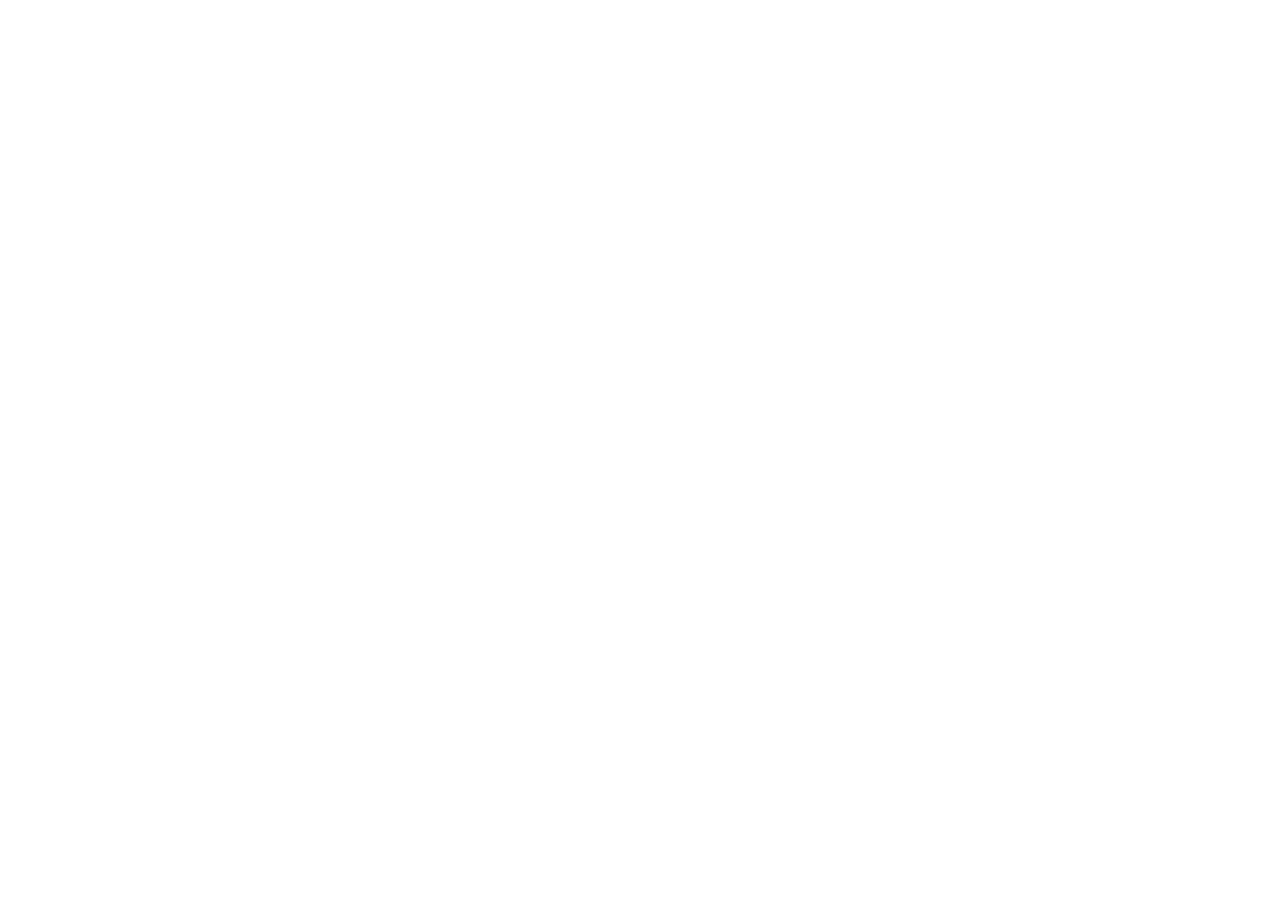
==== index.html @ 4a942fa1 "Init : création du dépôt, arborescence des fichiers et structure HTML de base" ====
<!DOCTYPE html>
<html lang="en">
<head>
    <meta charset="UTF-8">
    <meta name="viewport" content="width=device-width, initial-scale=1.0">
    <title>AfriConnectSummit Accueil</title>

    <!-- feuille de style personnelle --> 
    <link rel="stylesheet" href="css/style.css">

</head>
<body>

    <!-- Contenue de la page -->


   <!--script JavaScript --> 
<script src="js/main.js"></script> 
</body>
</html>
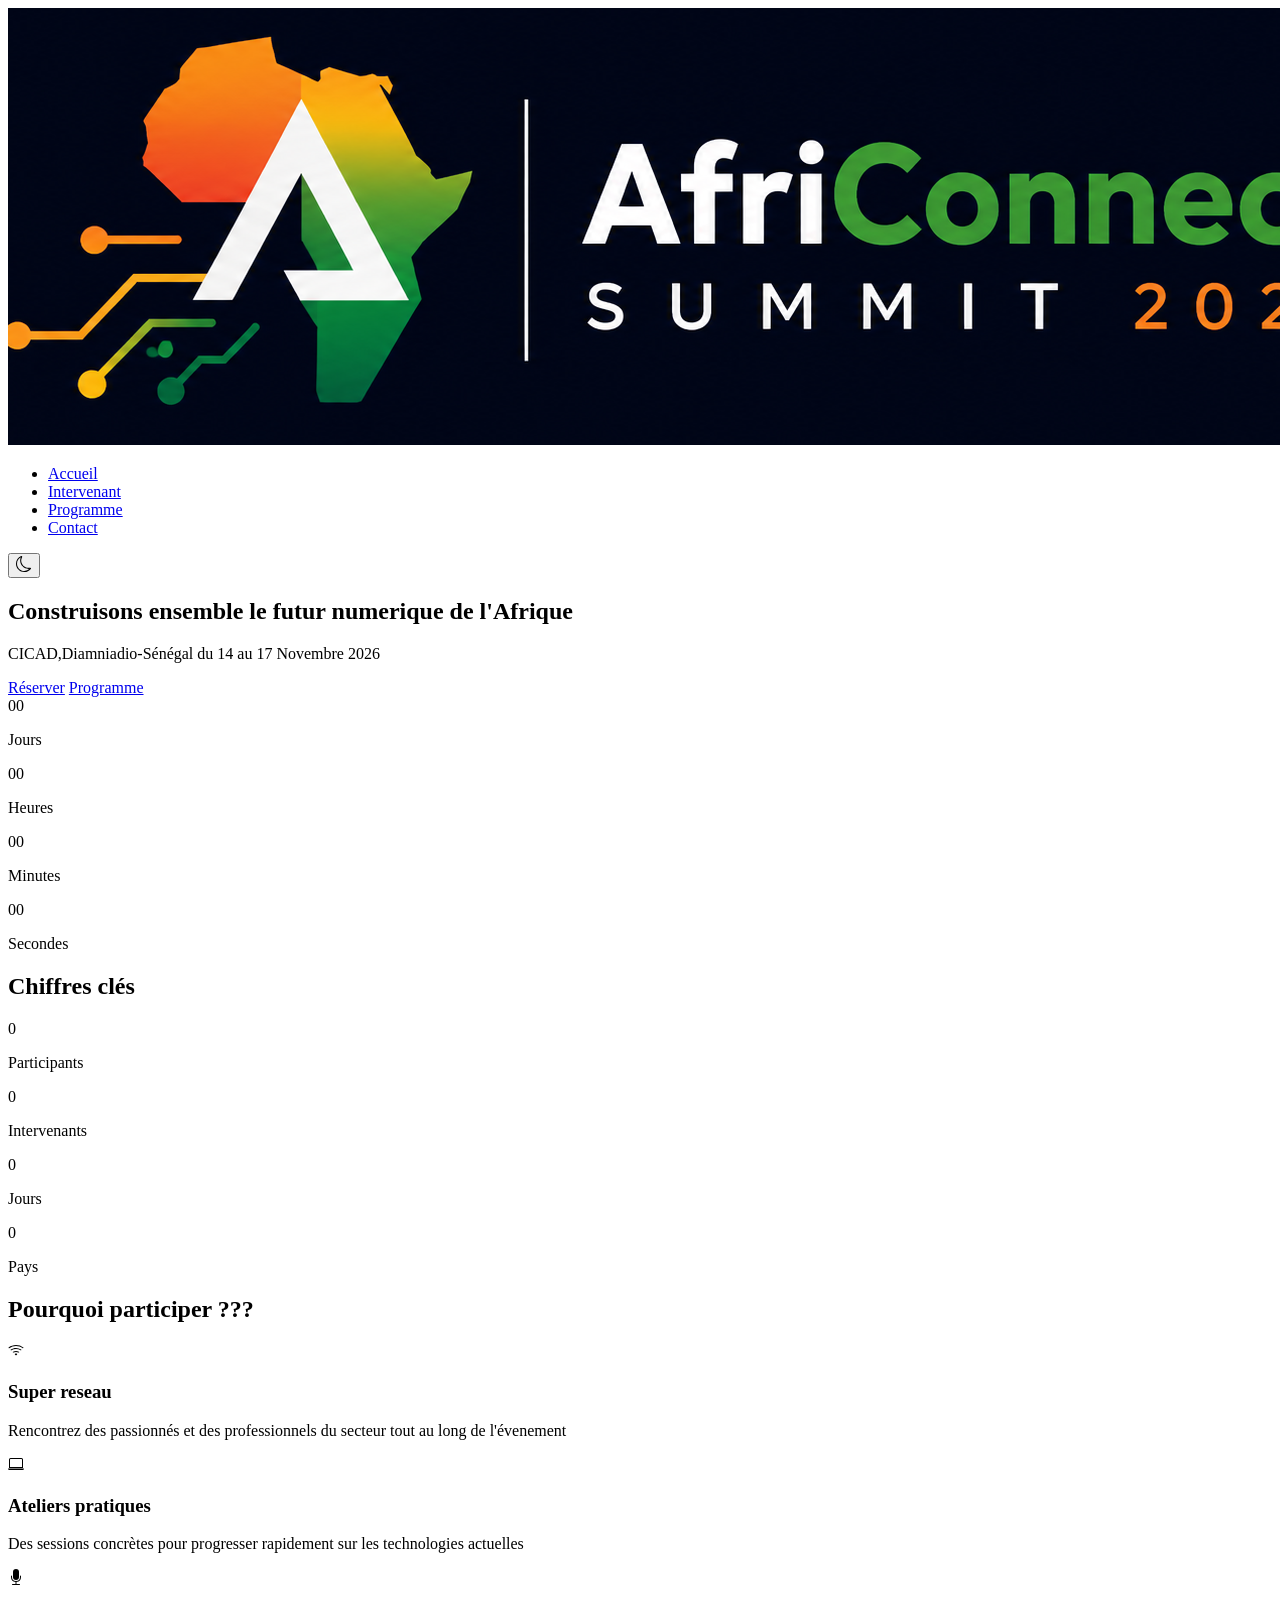
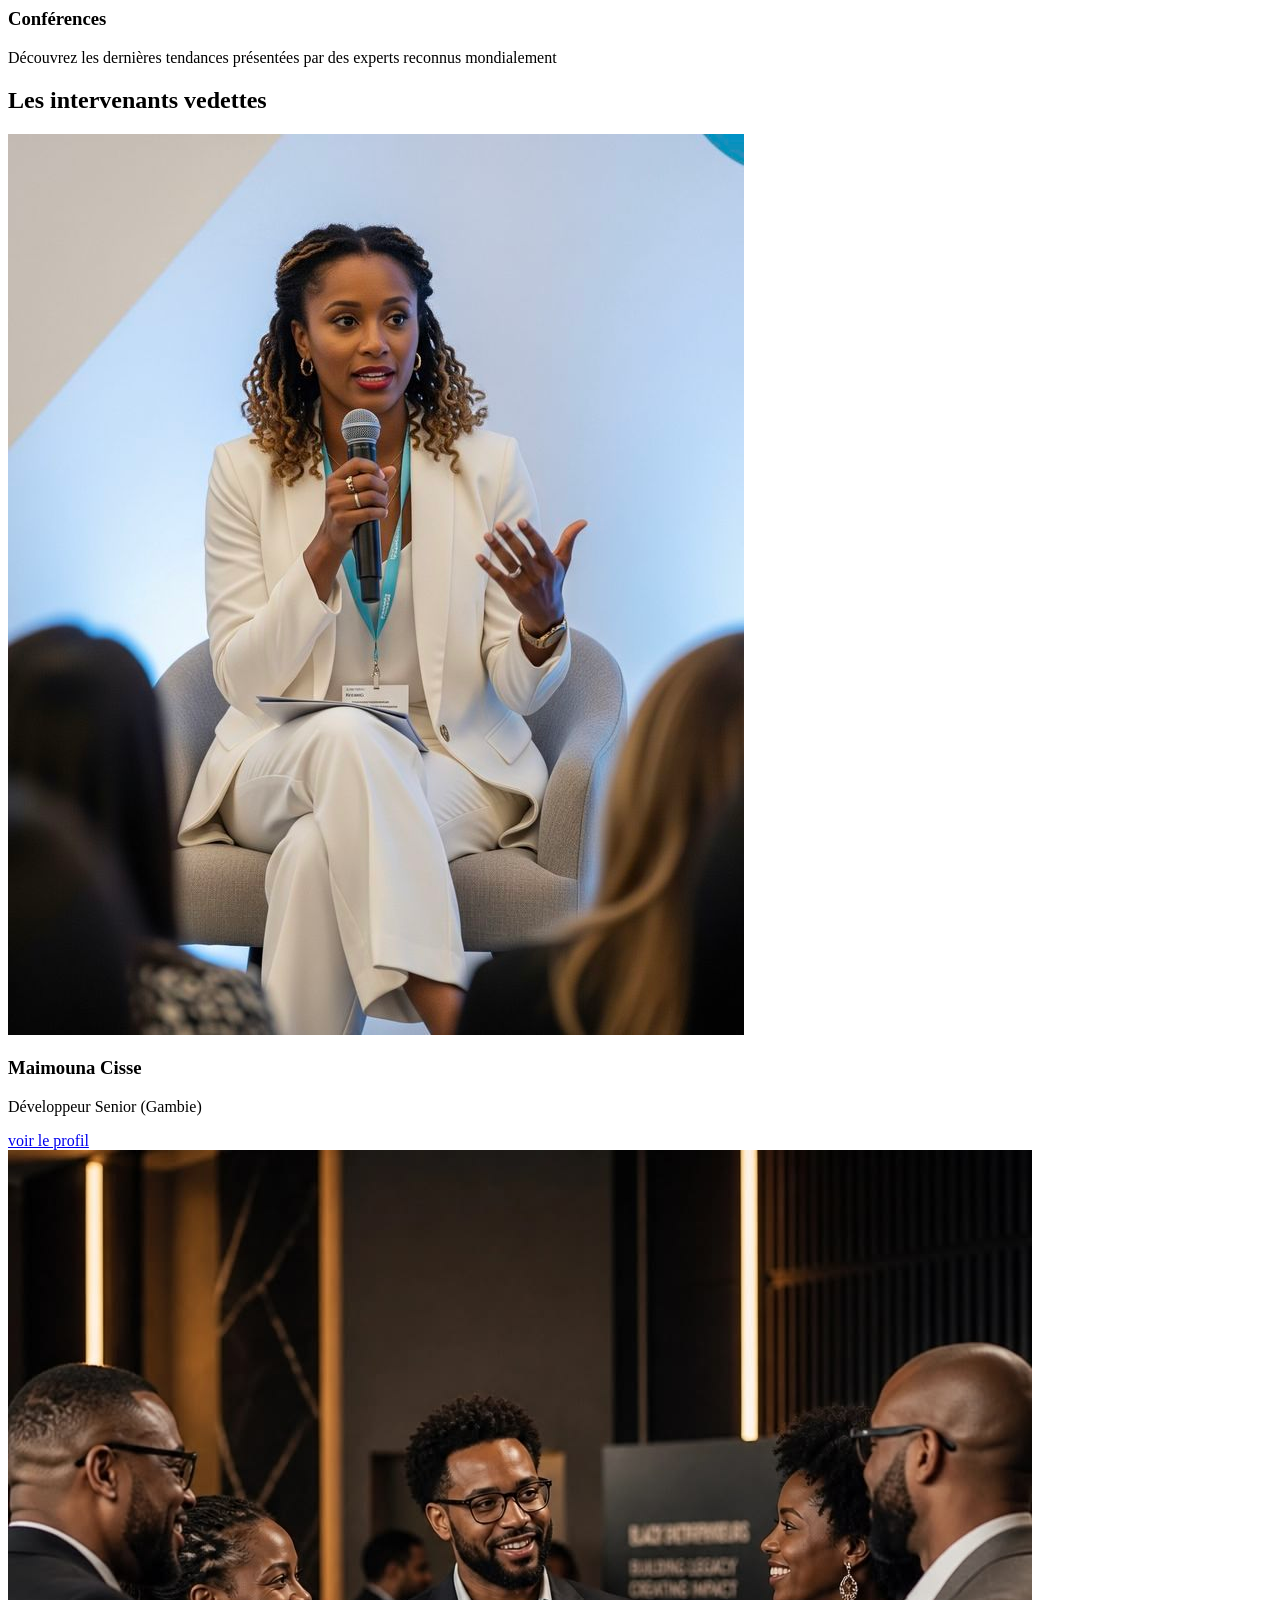
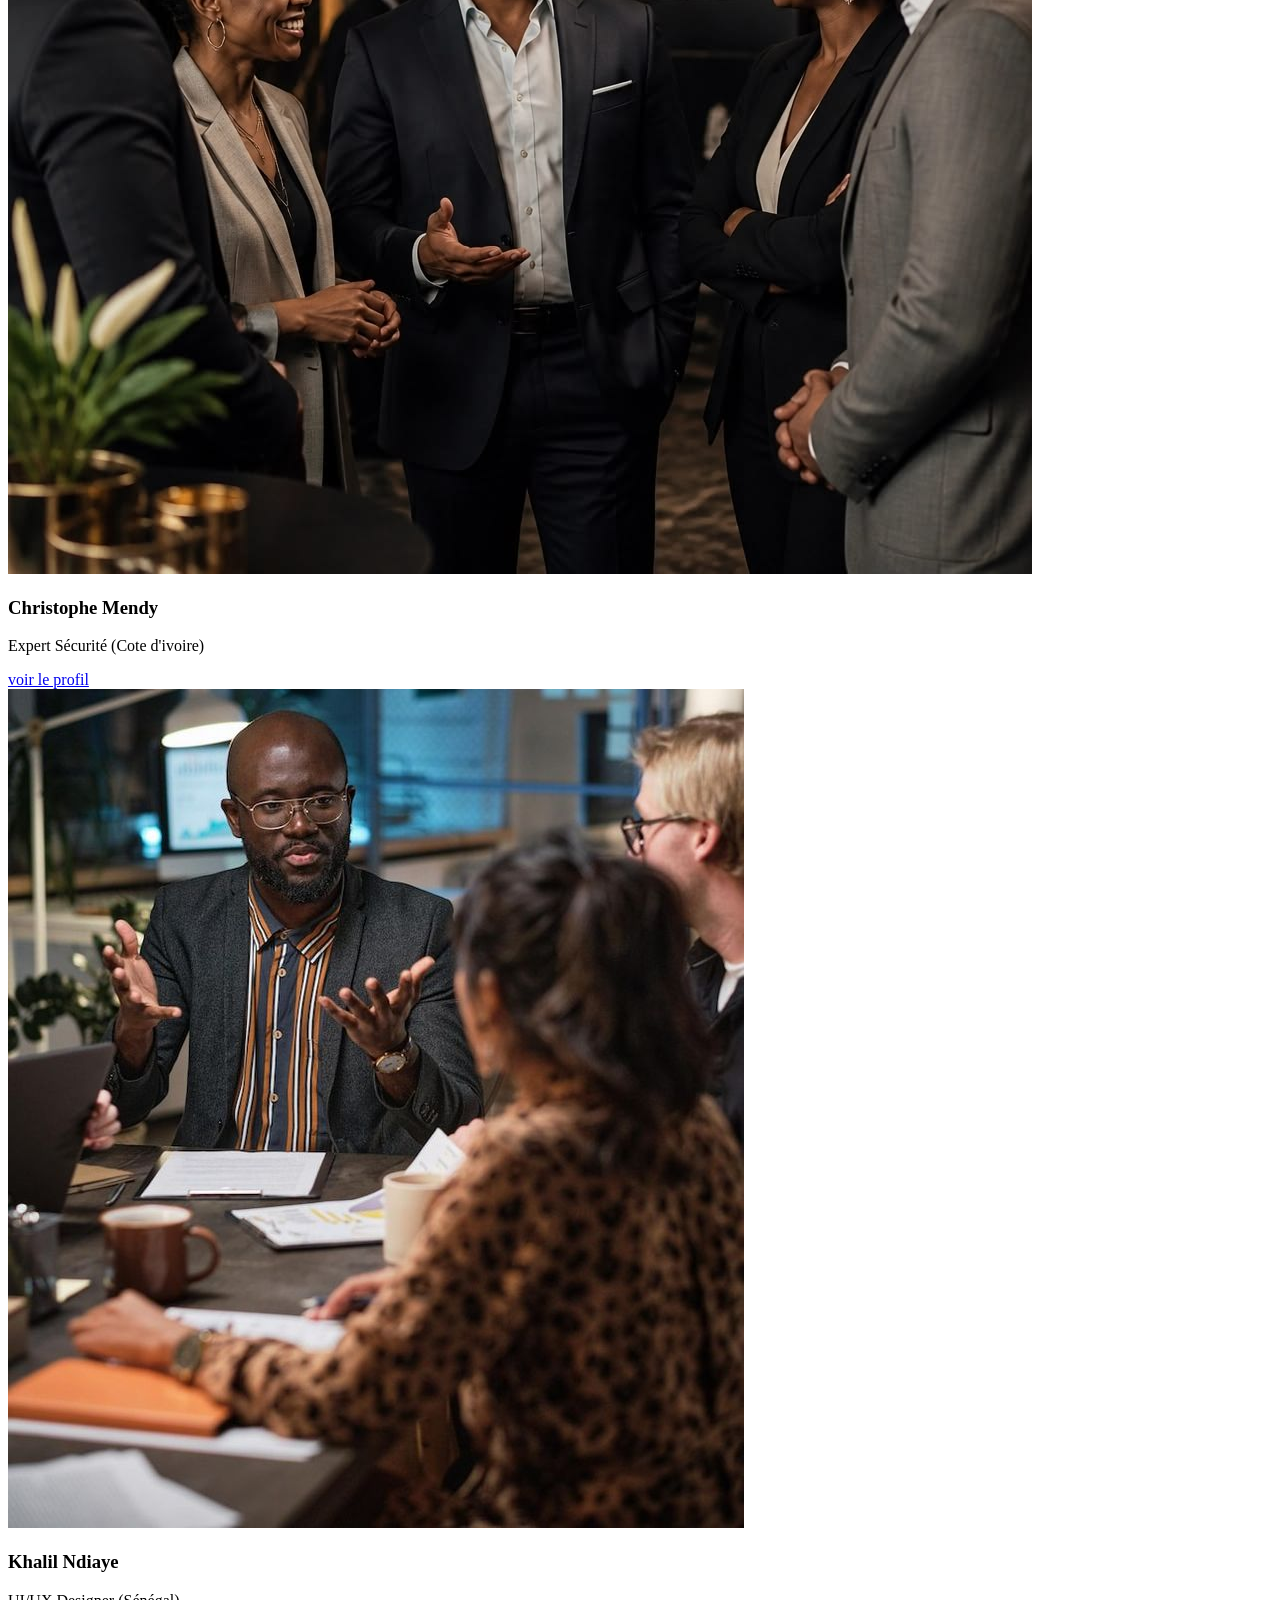
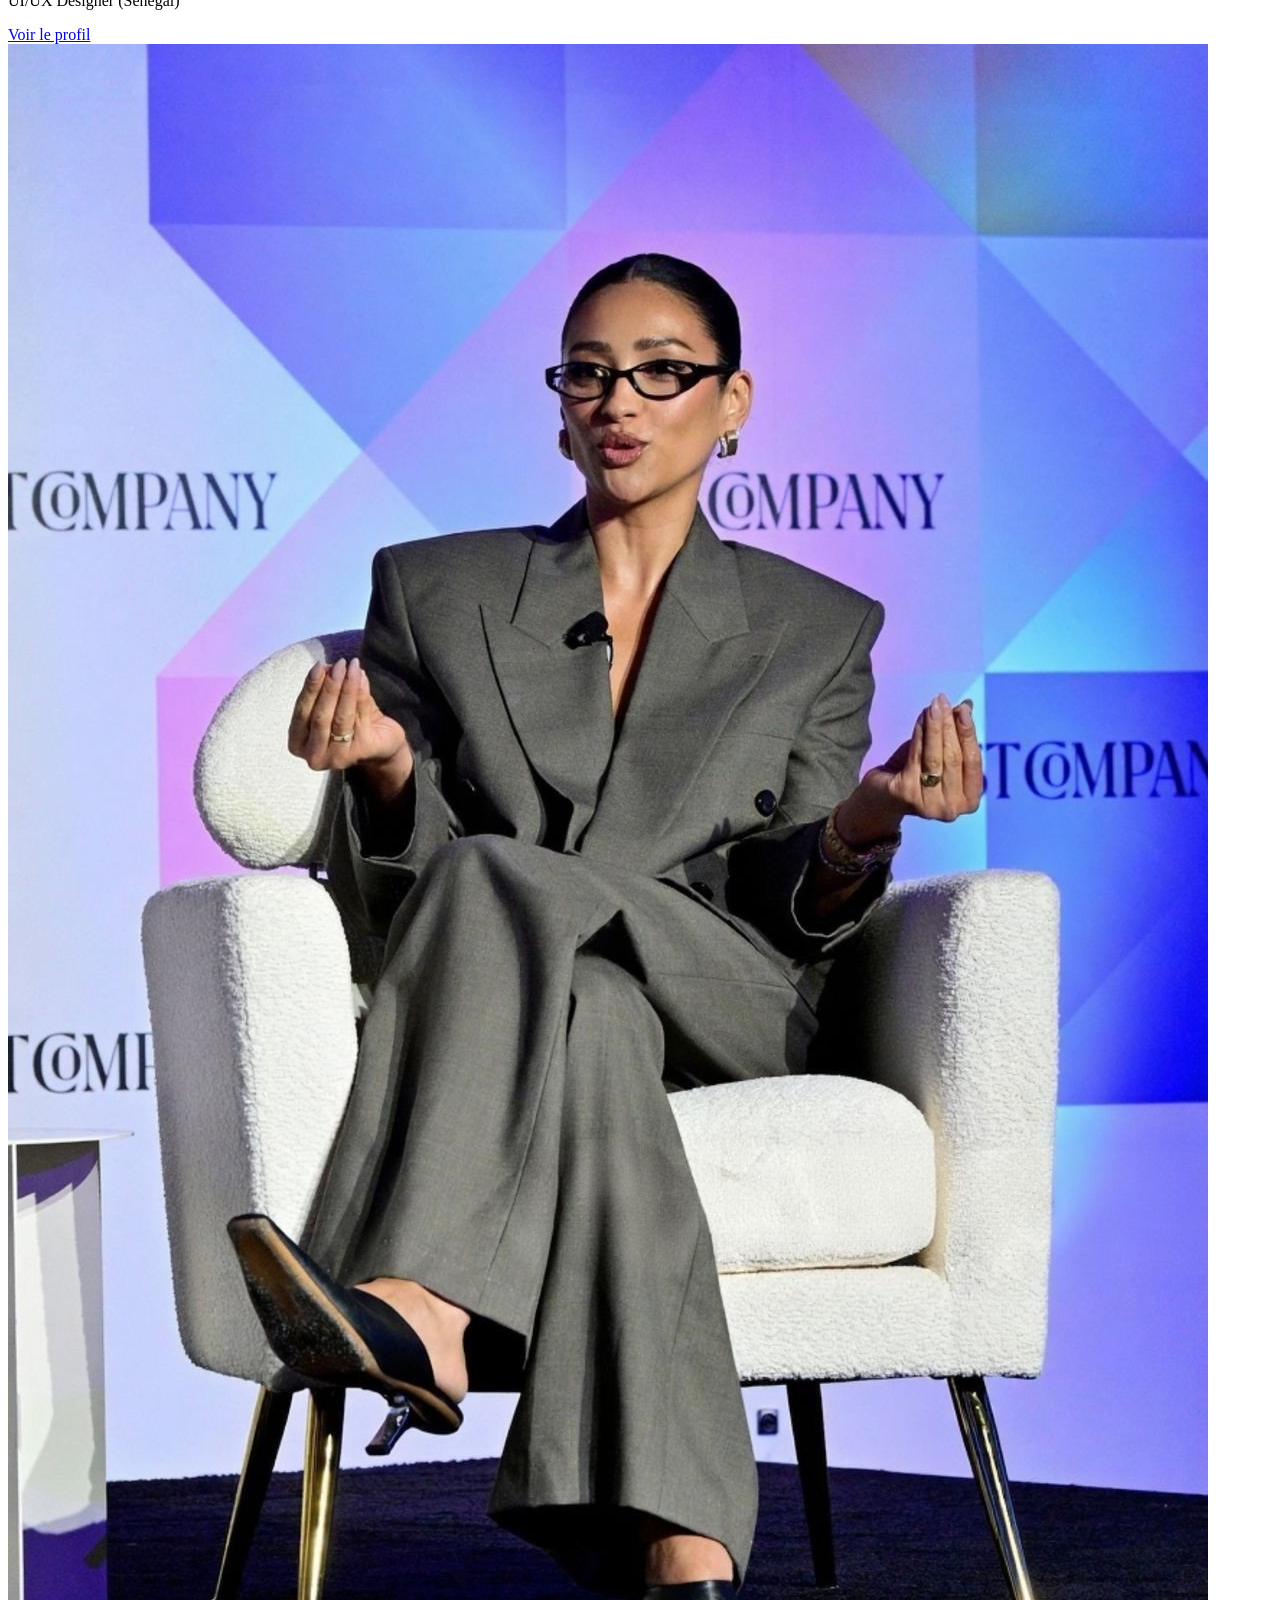
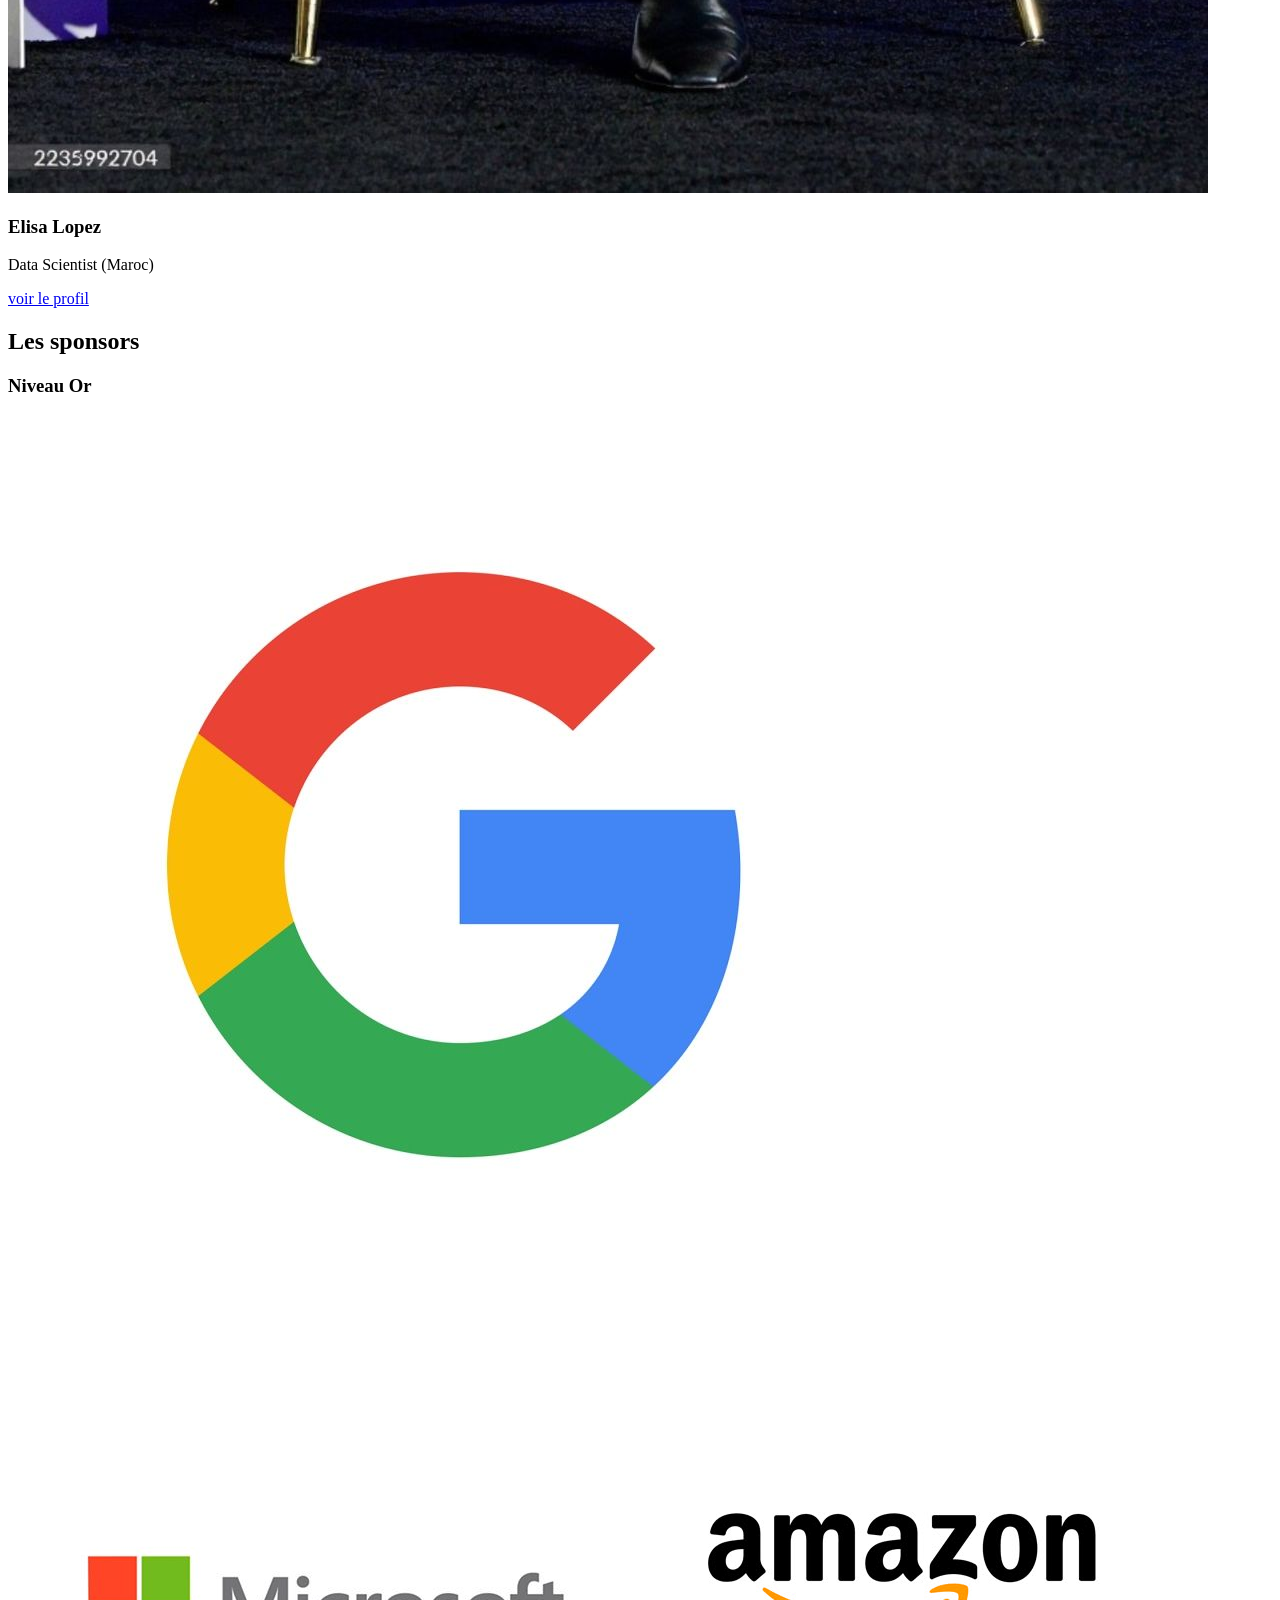
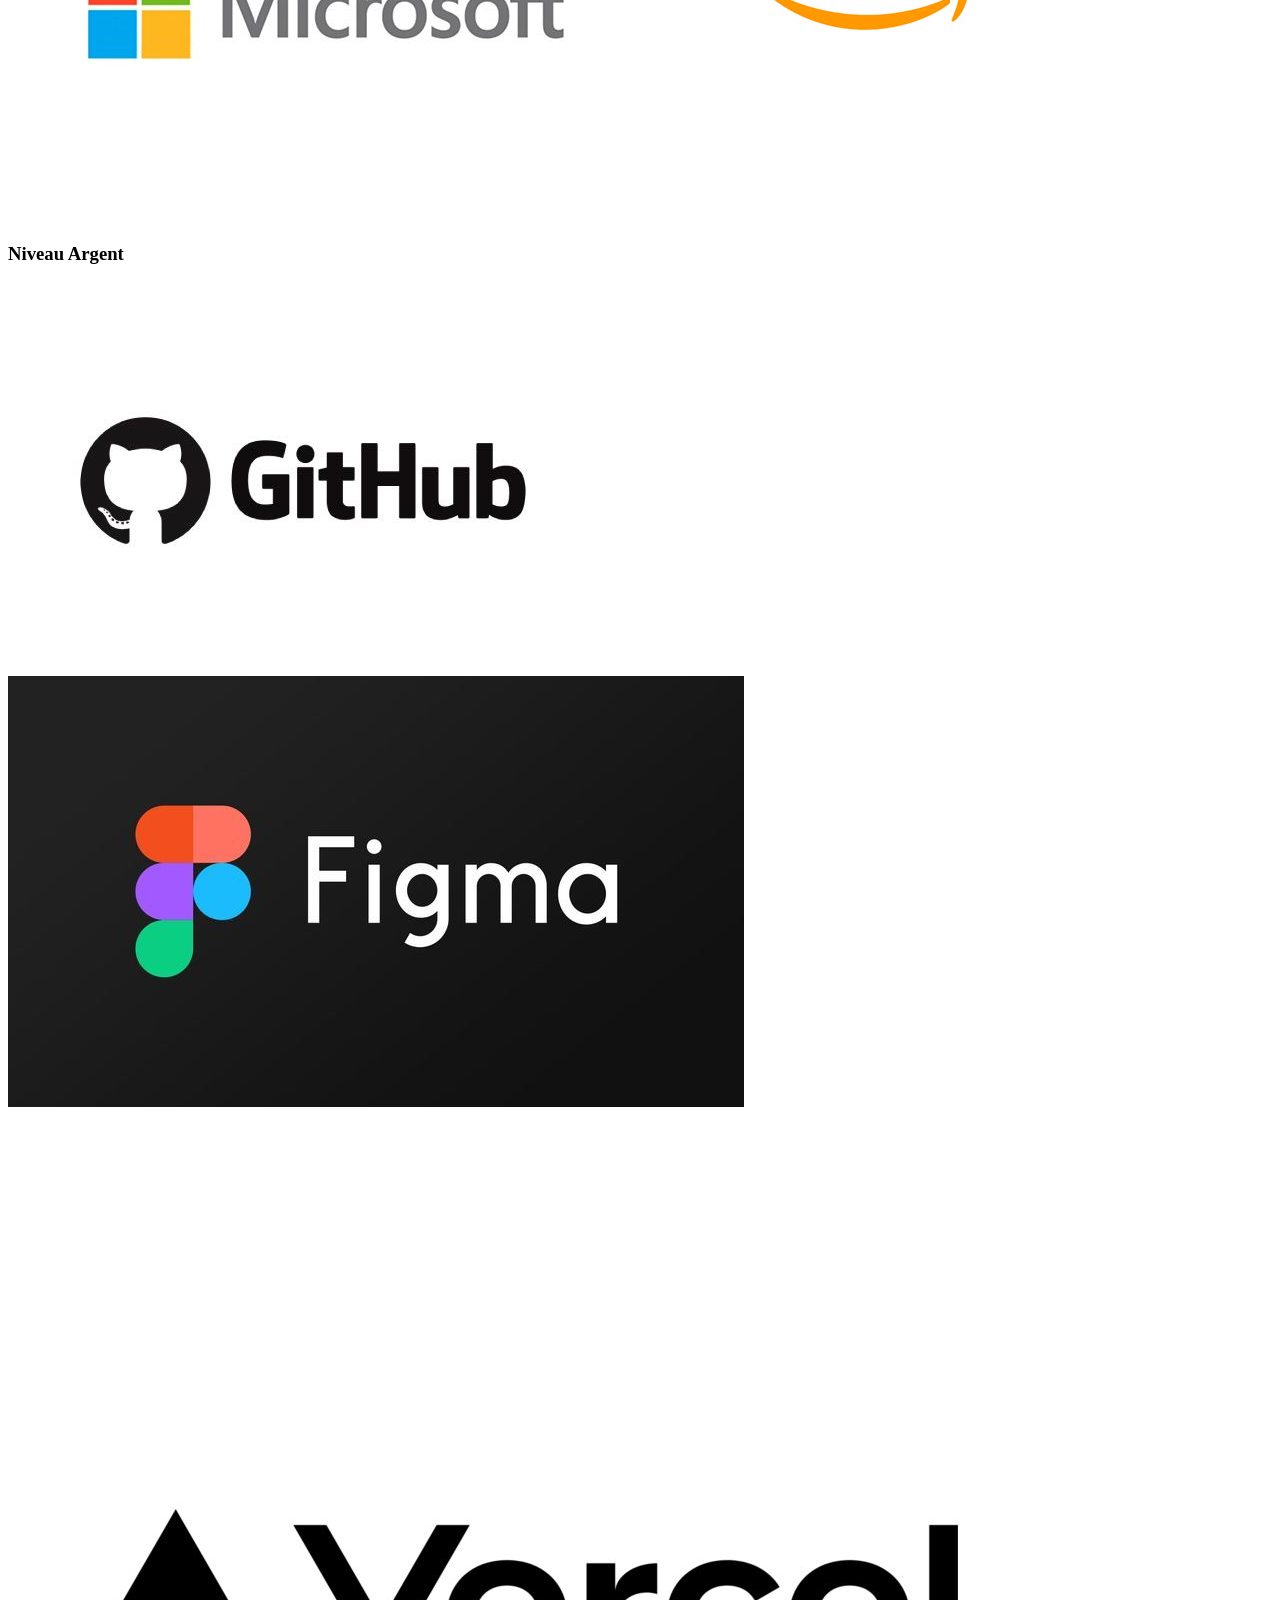
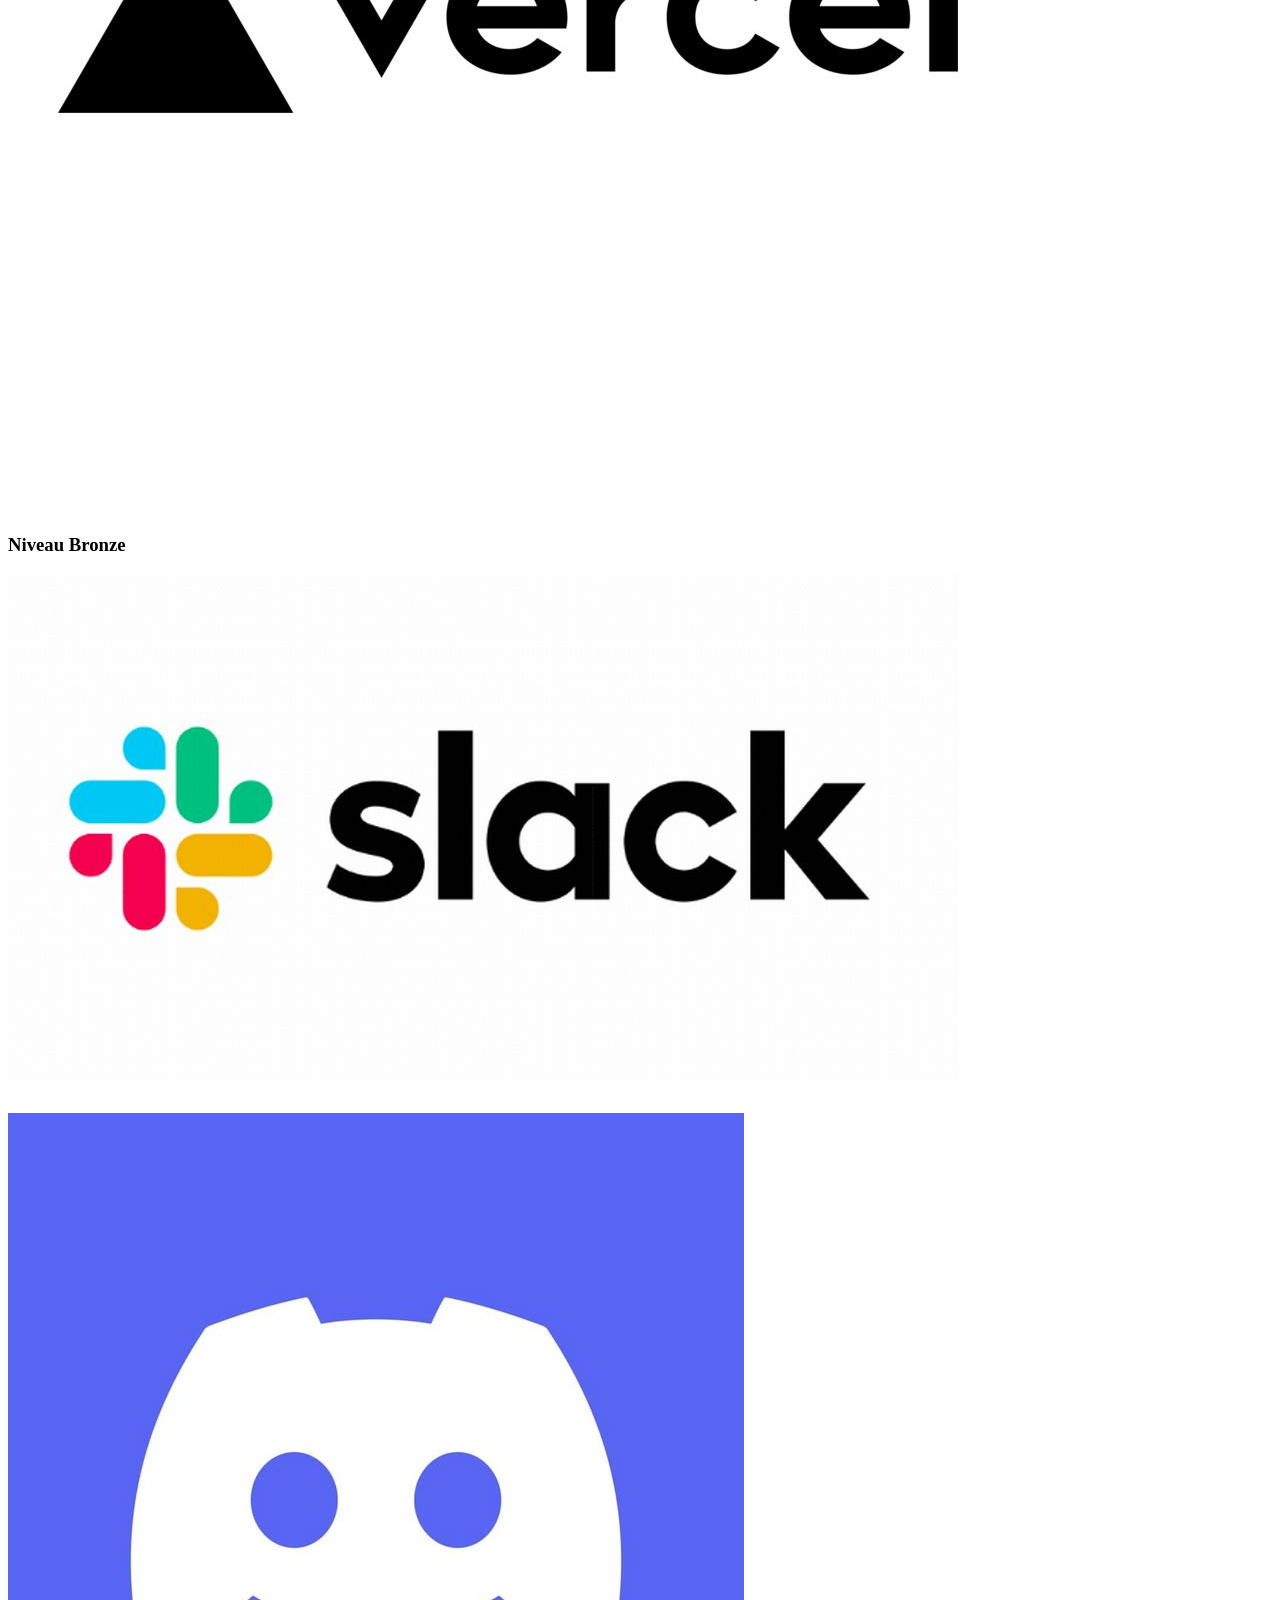
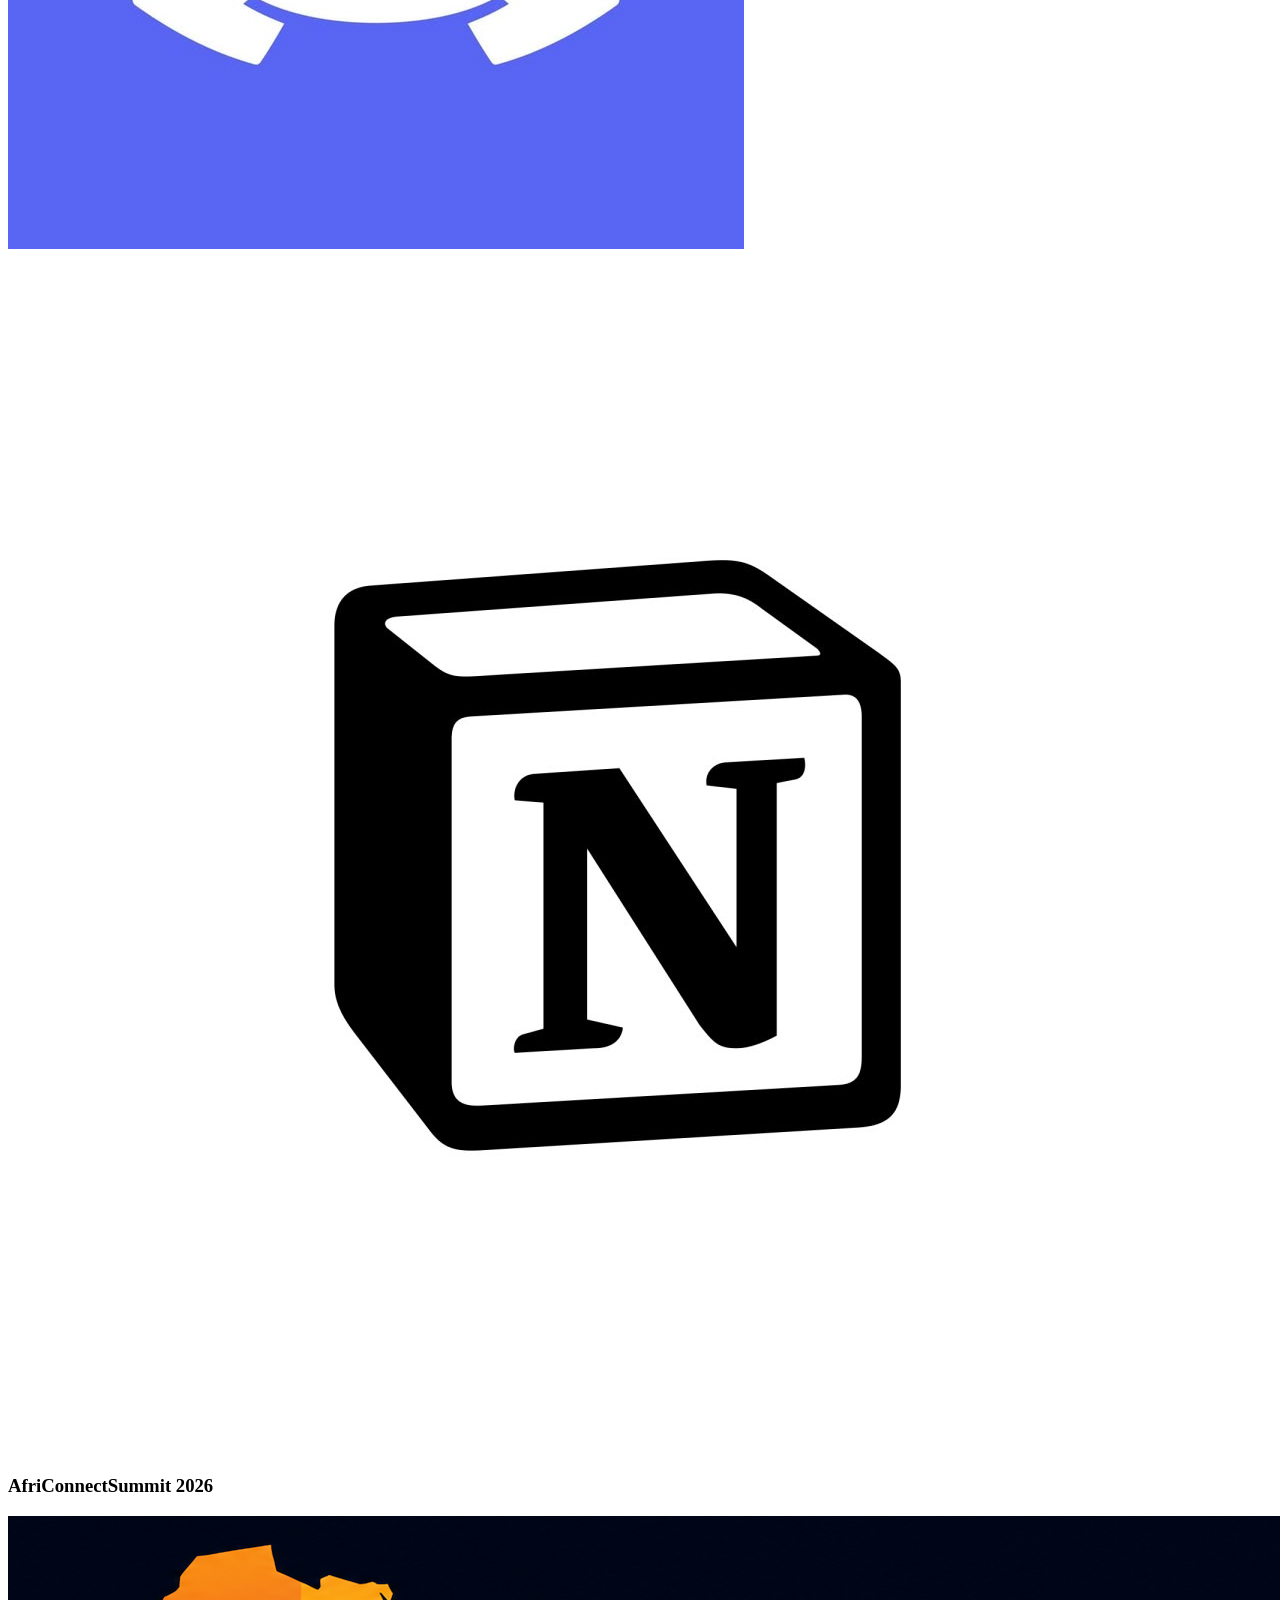
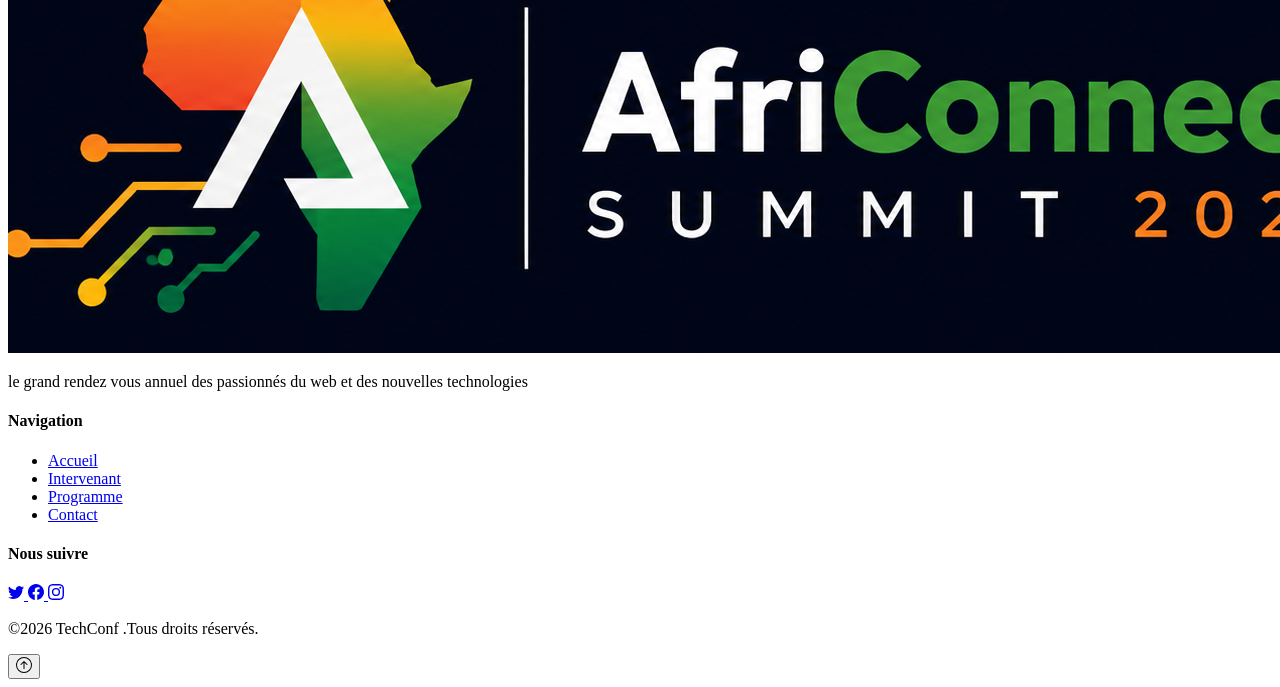
==== commit a771c57a: "HTML : structure complète des 5 pages avec sections et contenu texte" ====
--- a/index.html
+++ b/index.html
@@ -1,5 +1,5 @@
 <!DOCTYPE html>
-<html lang="en">
+<html lang="fr">
 <head>
     <meta charset="UTF-8">
     <meta name="viewport" content="width=device-width, initial-scale=1.0">
@@ -11,8 +11,284 @@
 </head>
 <body>
 
-    <!-- Contenue de la page -->
-
+    <!-- l'entete -->
+     <header>
+
+        <!-- barre de navigation -->
+        <nav class="navbar">
+            <!-- LOGO AFRICONNECTSUMMIT -->
+             <div class="navbar-logo">
+                <!-- a pour pouvoir cliquer sur le logo -->
+                <a href="index.html">
+                    <img src="images/logo.PNG" alt="logo d'AfriConnectSummit">
+                </a>
+             </div>
+
+             <!-- lien de navigation -->
+            <ul class="navbar-menu">
+                <li><a href="index.html">Accueil</a></li>
+                <li><a href="intervenants.html">Intervenant</a></li>
+                <li><a href="programme.html">Programme</a></li>
+                <li><a href="contact.html">Contact</a></li>
+
+            </ul>
+
+            <!-- Bouton Toggle Dark/Light Mode -->
+             <div class="navbar-theme">
+                <button id="theme-toggle" class="btn-theme">
+                    <!-- Icone -->
+                   <svg xmlns="http://www.w3.org/2000/svg" width="16" height="16" fill="currentColor" class="bi bi-moon" viewBox="0 0 16 16">
+                        <path d="M6 .278a.77.77 0 0 1 .08.858 7.2 7.2 0 0 0-.878 3.46c0 4.021 3.278 7.277 7.318 7.277q.792-.001 1.533-.16a.79.79 0 0 1 .81.316.73.73 0 0 1-.031.893A8.35 8.35 0 0 1 8.344 16C3.734 16 0 12.286 0 7.71 0 4.266 2.114 1.312 5.124.06A.75.75 0 0 1 6 .278M4.858 1.311A7.27 7.27 0 0 0 1.025 7.71c0 4.02 3.279 7.276 7.319 7.276a7.32 7.32 0 0 0 5.205-2.162q-.506.063-1.029.063c-4.61 0-8.343-3.714-8.343-8.29 0-1.167.242-2.278.681-3.286"/>
+                    </svg>
+                </button>
+             </div>
+
+             <!-- icone menu hamburger pour mobile -->
+              <div class="hamburger" id="hamburger-btn">
+                <span></span>
+                <span></span>
+                <span></span>
+              </div>
+
+        </nav>
+     </header>
+
+<!-- main represente le contenu principal de la page -->
+<main>
+
+    <!-- Section HERO -->
+    <section class="hero">
+        <h1>Construisons ensemble le futur numerique de l'Afrique</h1>
+        <p>CICAD,Diamniadio-Sénégal du 14 au 17 Novembre 2026</p>
+
+        <!-- CTA -->
+        <div class="bouton">
+            <a href="#" class="btn-primary">Réserver</a>
+            <a href="#" class="btn-secondary">Programme</a>
+        </div>
+
+        <!-- compte à rebours -->
+        <div class="count">
+
+            <div>
+               <span id="day">00</span> 
+               <p>Jours</p>
+            </div>
+
+            <div>
+                <span id="heure">00</span>
+                <p>Heures</p>
+            </div>
+
+            <div>
+                <span id="minute">00</span>
+                <p>Minutes</p>
+            </div>
+
+            <div>
+                <span id="seconde">00</span>
+                <p>Secondes</p>
+            </div>
+
+
+        </div>
+    </section>
+
+     <!-- section chiffre clé -->
+    <section class="statistique">
+        <h2>Chiffres clés</h2>
+
+        <div class="grille-stat">
+
+            <div class="box-stat">
+                <span class="nb" data-target="1200">0</span>
+                <P>Participants</P>
+            </div>
+
+            <div class="box-stat">
+                <span class="nb" data-target="48">0</span>
+                <P>Intervenants</P>
+            </div>
+
+            <div class="box-stat">
+                <span class="nb" data-target="3">0</span>
+                <P>Jours</P>
+            </div>
+
+            <div class="box-stat">
+                <span class="nb" data-target="12">0</span>
+                <P>Pays</P>
+            </div>
+
+        </div>
+
+    </section>
+
+    <!-- section Pourquoi participer -->
+     <section class="argument">
+        <h2>Pourquoi participer ???</h2>
+        <div class="liste-argument">
+
+            <div class="boite">
+                <span class="boite1">
+                    <svg xmlns="http://www.w3.org/2000/svg" width="16" height="16" fill="currentColor" class="bi bi-wifi" viewBox="0 0 16 16">
+                        <path d="M15.384 6.115a.485.485 0 0 0-.047-.736A12.44 12.44 0 0 0 8 3C5.259 3 2.723 3.882.663 5.379a.485.485 0 0 0-.048.736.52.52 0 0 0 .668.05A11.45 11.45 0 0 1 8 4c2.507 0 4.827.802 6.716 2.164.205.148.49.13.668-.049"/>
+                        <path d="M13.229 8.271a.482.482 0 0 0-.063-.745A9.46 9.46 0 0 0 8 6c-1.905 0-3.68.56-5.166 1.526a.48.48 0 0 0-.063.745.525.525 0 0 0 .652.065A8.46 8.46 0 0 1 8 7a8.46 8.46 0 0 1 4.576 1.336c.206.132.48.108.653-.065m-2.183 2.183c.226-.226.185-.605-.1-.75A6.5 6.5 0 0 0 8 9c-1.06 0-2.062.254-2.946.704-.285.145-.326.524-.1.75l.015.015c.16.16.407.19.611.09A5.5 5.5 0 0 1 8 10c.868 0 1.69.201 2.42.56.203.1.45.07.61-.091zM9.06 12.44c.196-.196.198-.52-.04-.66A2 2 0 0 0 8 11.5a2 2 0 0 0-1.02.28c-.238.14-.236.464-.04.66l.706.706a.5.5 0 0 0 .707 0l.707-.707z"/>
+                    </svg>
+                </span>
+                <h3>Super reseau</h3>
+                <p>Rencontrez des passionnés et des professionnels du secteur tout au long de l'évenement</p>
+            </div>
+
+            <div class="boite">
+                <span class="boite1">
+                    <svg xmlns="http://www.w3.org/2000/svg" width="16" height="16" fill="currentColor" class="bi bi-laptop" viewBox="0 0 16 16">
+                        <path d="M13.5 3a.5.5 0 0 1 .5.5V11H2V3.5a.5.5 0 0 1 .5-.5zm-11-1A1.5 1.5 0 0 0 1 3.5V12h14V3.5A1.5 1.5 0 0 0 13.5 2zM0 12.5h16a1.5 1.5 0 0 1-1.5 1.5h-13A1.5 1.5 0 0 1 0 12.5"/>
+                    </svg>
+                </span>
+                <h3>Ateliers pratiques</h3>
+                <p>Des sessions concrètes pour progresser rapidement sur les technologies actuelles</p>
+            </div>
+
+            <div class="boite">
+                <span class="boite1">
+                    <svg xmlns="http://www.w3.org/2000/svg" width="16" height="16" fill="currentColor" class="bi bi-mic-fill" viewBox="0 0 16 16">
+                        <path d="M5 3a3 3 0 0 1 6 0v5a3 3 0 0 1-6 0z"/>
+                        <path d="M3.5 6.5A.5.5 0 0 1 4 7v1a4 4 0 0 0 8 0V7a.5.5 0 0 1 1 0v1a5 5 0 0 1-4.5 4.975V15h3a.5.5 0 0 1 0 1h-7a.5.5 0 0 1 0-1h3v-2.025A5 5 0 0 1 3 8V7a.5.5 0 0 1 .5-.5"/>
+                    </svg>
+                </span>
+                <h3>Conférences</h3>
+                <p>Découvrez les dernières tendances présentées par des experts reconnus mondialement</p>
+            </div>
+
+        </div>
+     </section>
+
+     <!-- section  INTERVENANTS VEDETTES -->
+    <section class="intervenant">
+        <h2>Les intervenants vedettes</h2>
+        <div class="grille-intervenant">
+
+            <div class="carte-intervenant">
+                <img src="images/MaimounaCisse.jpg" alt="intervenante">
+                <h3>Maimouna Cisse</h3>
+                <p>Développeur Senior (Gambie)</p>
+                <a href="intervenants.html">voir le profil</a>
+            </div>
+
+            <div class="carte-intervenant">
+                <img src="images/ChristopheMendy.jpg" alt="intervenant">
+                <h3>Christophe Mendy</h3>
+                <p>Expert Sécurité (Cote d'ivoire)</p>
+                <a href="intervenants.html">voir le profil</a>
+            </div>
+
+            <div class="carte-intervenant">
+                <img src="images/khalilNdiaye.jpg" alt="intervenant">
+                <h3>Khalil Ndiaye</h3>
+                <p>UI/UX Designer (Sénégal)</p>
+                <a href="intervenants.html">Voir le profil</a>
+            </div>
+
+            <div class="carte-intervenant">
+                <img src="images/ElisaLopez.jpg" alt="intervenante">
+                <h3>Elisa Lopez</h3>
+                <p>Data Scientist (Maroc)</p>
+                <a href="intervenants.html">voir le profil</a>
+            </div>
+
+        </div>
+    </section>
+
+    <!-- Section  SPONSORS -->
+     <section class="sponsor">
+        <h2>Les sponsors</h2>
+        <div class="bloc-sponsor">
+
+            <div class="or">
+                <h3>Niveau Or</h3>
+                <img src="images/google.jpg" alt="google">
+                <img src="images/microsoft.jpg" alt="microsoft">
+                <img src="images/amazon.jpg" alt="amazon">
+            </div>
+
+            <div class="argent">
+                <h3>Niveau Argent</h3>
+                <img src="images/git.jpg" alt="git">
+                <img src="images/figma.jpg" alt="figma">
+                <img src="images/vercel.jpg" alt="vercel">
+                
+            </div>
+
+            <div class="bronze">
+                <h3>Niveau Bronze</h3>
+                <img src="images/slack.jpg" alt="slack">
+                <img src="images/discord.jpg" alt="discord">
+                <img src="images/notion.jpg" alt="notion">
+                
+            </div>
+
+        </div>
+     </section>
+
+</main>
+
+<!-- FOOTER -->
+ <footer>
+    <div class="contenu-footer">
+        <!-- description  -->
+        <div class="info-conf">
+            <h3>AfriConnectSummit 2026</h3>
+            <img src="images/logo.PNG" alt="logo">
+            <p>le grand rendez vous annuel des passionnés du web et des nouvelles technologies</p>
+        </div>
+
+        <!-- bloc des liens -->
+         <div class="liens-footer">
+            <h4>Navigation</h4>
+            <ul>
+                <li><a href="index.html">Accueil</a></li>
+                <li><a href="intervenants.html">Intervenant</a></li>
+                <li><a href="programme.html">Programme</a></li>
+                <li><a href="contact.html">Contact</a></li>
+            </ul>
+         </div>
+
+         <!-- bloc reseau sociaux -->
+          <div class="reseau">
+            <h4>Nous suivre</h4>
+            <div class="icone-reseau">
+                <a href="#">
+                    <svg xmlns="http://www.w3.org/2000/svg" width="16" height="16" fill="currentColor" class="bi bi-twitter" viewBox="0 0 16 16">
+                        <path d="M5.026 15c6.038 0 9.341-5.003 9.341-9.334q.002-.211-.006-.422A6.7 6.7 0 0 0 16 3.542a6.7 6.7 0 0 1-1.889.518 3.3 3.3 0 0 0 1.447-1.817 6.5 6.5 0 0 1-2.087.793A3.286 3.286 0 0 0 7.875 6.03a9.32 9.32 0 0 1-6.767-3.429 3.29 3.29 0 0 0 1.018 4.382A3.3 3.3 0 0 1 .64 6.575v.045a3.29 3.29 0 0 0 2.632 3.218 3.2 3.2 0 0 1-.865.115 3 3 0 0 1-.614-.057 3.28 3.28 0 0 0 3.067 2.277A6.6 6.6 0 0 1 .78 13.58a6 6 0 0 1-.78-.045A9.34 9.34 0 0 0 5.026 15"/>
+                    </svg>
+                </a>
+                <a href="#">
+                    <svg xmlns="http://www.w3.org/2000/svg" width="16" height="16" fill="currentColor" class="bi bi-facebook" viewBox="0 0 16 16">
+                        <path d="M16 8.049c0-4.446-3.582-8.05-8-8.05C3.58 0-.002 3.603-.002 8.05c0 4.017 2.926 7.347 6.75 7.951v-5.625h-2.03V8.05H6.75V6.275c0-2.017 1.195-3.131 3.022-3.131.876 0 1.791.157 1.791.157v1.98h-1.009c-.993 0-1.303.621-1.303 1.258v1.51h2.218l-.354 2.326H9.25V16c3.824-.604 6.75-3.934 6.75-7.951"/>
+                    </svg>
+                </a>
+                <a href="#">
+                    <svg xmlns="http://www.w3.org/2000/svg" width="16" height="16" fill="currentColor" class="bi bi-instagram" viewBox="0 0 16 16">
+                        <path d="M8 0C5.829 0 5.556.01 4.703.048 3.85.088 3.269.222 2.76.42a3.9 3.9 0 0 0-1.417.923A3.9 3.9 0 0 0 .42 2.76C.222 3.268.087 3.85.048 4.7.01 5.555 0 5.827 0 8.001c0 2.172.01 2.444.048 3.297.04.852.174 1.433.372 1.942.205.526.478.972.923 1.417.444.445.89.719 1.416.923.51.198 1.09.333 1.942.372C5.555 15.99 5.827 16 8 16s2.444-.01 3.298-.048c.851-.04 1.434-.174 1.943-.372a3.9 3.9 0 0 0 1.416-.923c.445-.445.718-.891.923-1.417.197-.509.332-1.09.372-1.942C15.99 10.445 16 10.173 16 8s-.01-2.445-.048-3.299c-.04-.851-.175-1.433-.372-1.941a3.9 3.9 0 0 0-.923-1.417A3.9 3.9 0 0 0 13.24.42c-.51-.198-1.092-.333-1.943-.372C10.443.01 10.172 0 7.998 0zm-.717 1.442h.718c2.136 0 2.389.007 3.232.046.78.035 1.204.166 1.486.275.373.145.64.319.92.599s.453.546.598.92c.11.281.24.705.275 1.485.039.843.047 1.096.047 3.231s-.008 2.389-.047 3.232c-.035.78-.166 1.203-.275 1.485a2.5 2.5 0 0 1-.599.919c-.28.28-.546.453-.92.598-.28.11-.704.24-1.485.276-.843.038-1.096.047-3.232.047s-2.39-.009-3.233-.047c-.78-.036-1.203-.166-1.485-.276a2.5 2.5 0 0 1-.92-.598 2.5 2.5 0 0 1-.6-.92c-.109-.281-.24-.705-.275-1.485-.038-.843-.046-1.096-.046-3.233s.008-2.388.046-3.231c.036-.78.166-1.204.276-1.486.145-.373.319-.64.599-.92s.546-.453.92-.598c.282-.11.705-.24 1.485-.276.738-.034 1.024-.044 2.515-.045zm4.988 1.328a.96.96 0 1 0 0 1.92.96.96 0 0 0 0-1.92m-4.27 1.122a4.109 4.109 0 1 0 0 8.217 4.109 4.109 0 0 0 0-8.217m0 1.441a2.667 2.667 0 1 1 0 5.334 2.667 2.667 0 0 1 0-5.334"/>
+                    </svg>
+                </a>
+            </div>
+
+          </div>
+    </div>
+
+    <div class="droit-auteur">
+        <p>&copy;2026 TechConf .Tous droits réservés.</p>
+    </div>
+ </footer>
+
+ <!--Bouton retour en haut  -->
+ <button id="retour">
+    <svg xmlns="http://www.w3.org/2000/svg" width="16" height="16" fill="currentColor" class="bi bi-arrow-up-circle" viewBox="0 0 16 16">
+        <path fill-rule="evenodd" d="M1 8a7 7 0 1 0 14 0A7 7 0 0 0 1 8m15 0A8 8 0 1 1 0 8a8 8 0 0 1 16 0m-7.5 3.5a.5.5 0 0 1-1 0V5.707L5.354 7.854a.5.5 0 1 1-.708-.708l3-3a.5.5 0 0 1 .708 0l3 3a.5.5 0 0 1-.708.708L8.5 5.707z"/>
+    </svg>
+</button>
 
    <!--script JavaScript --> 
 <script src="js/main.js"></script> 
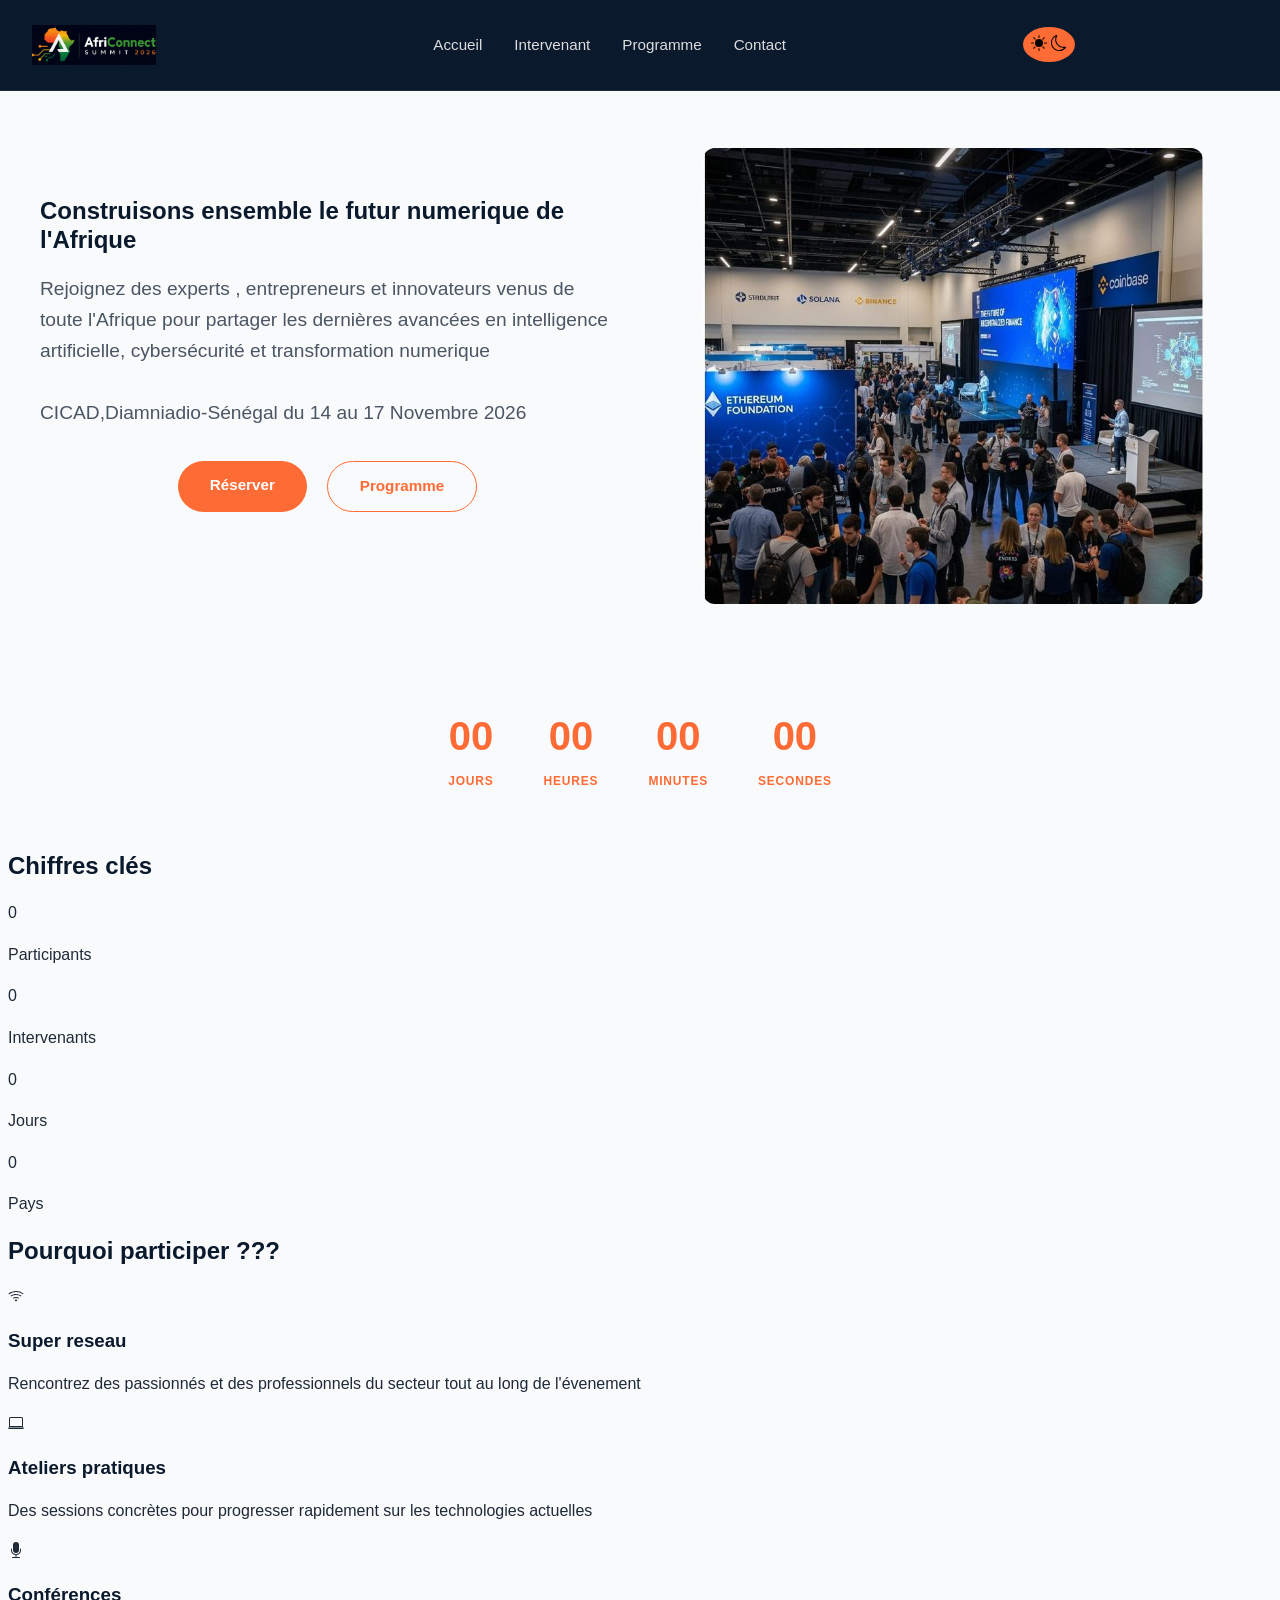
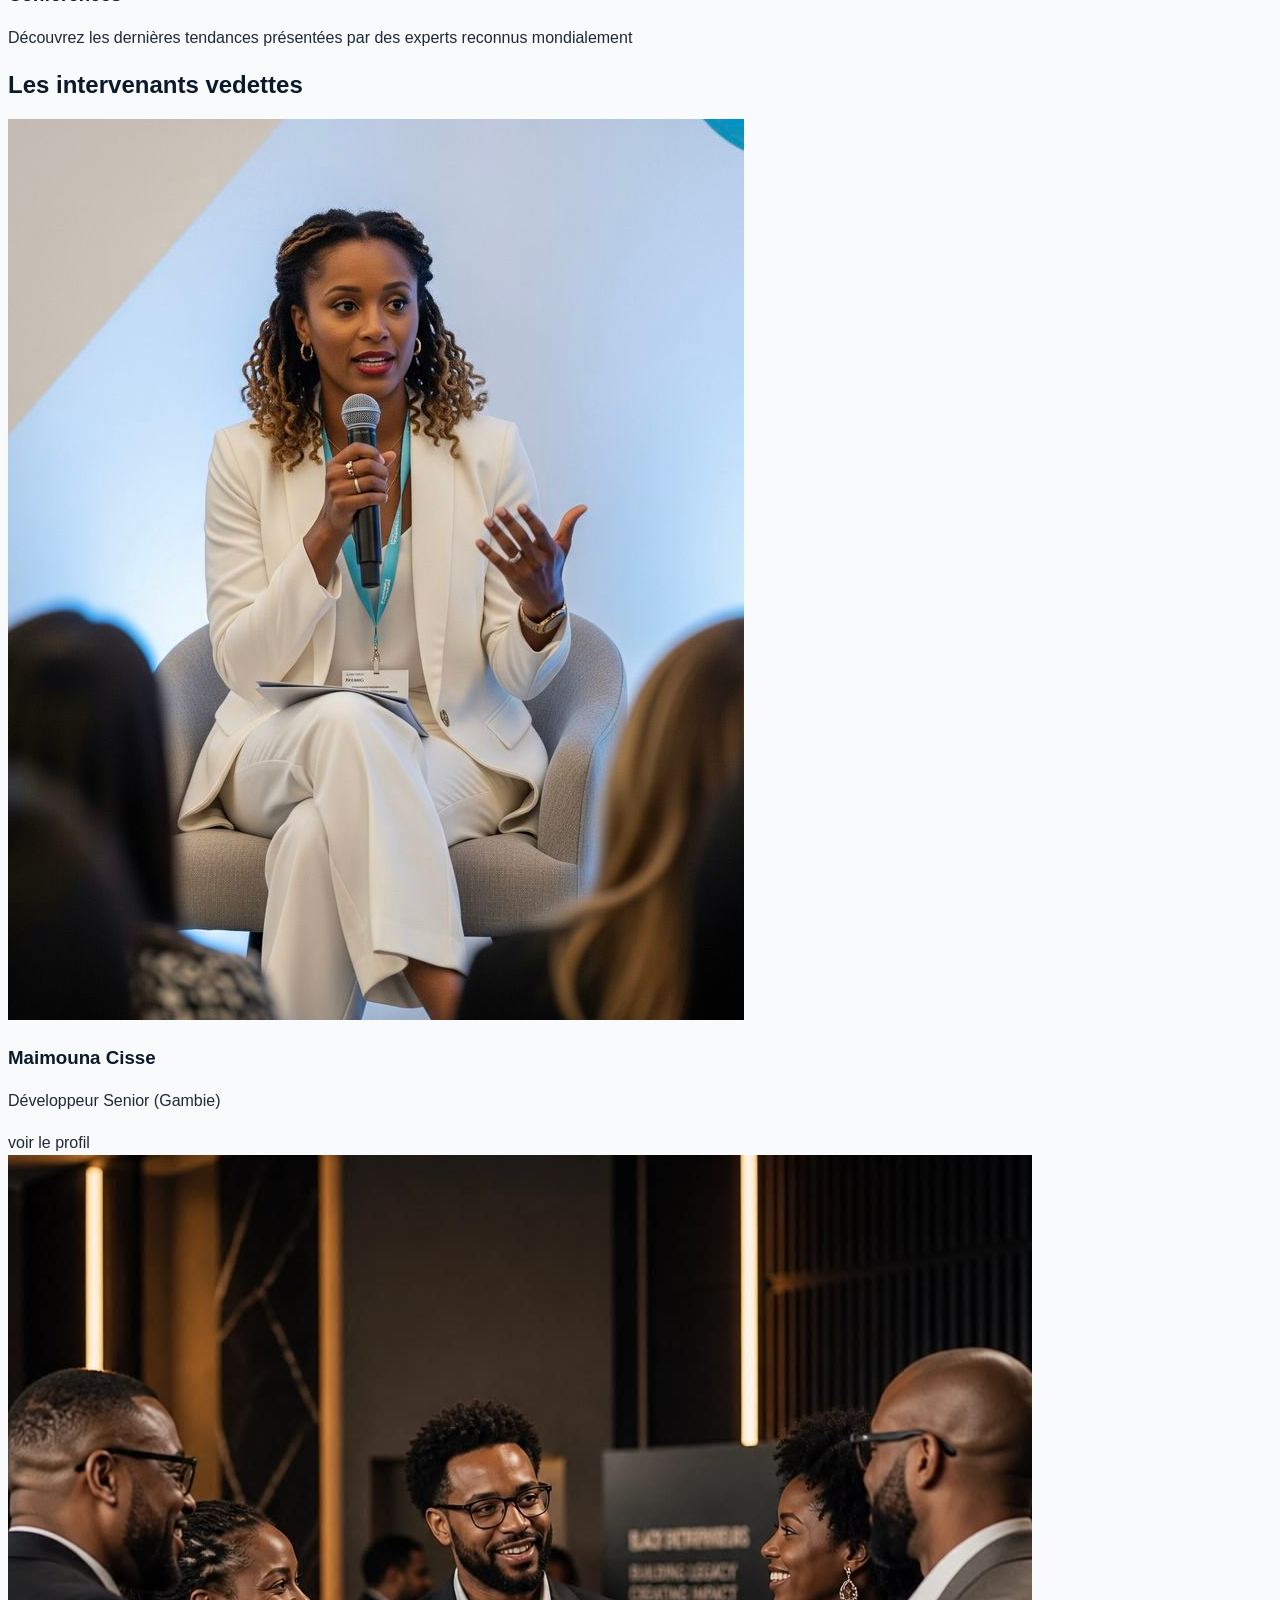
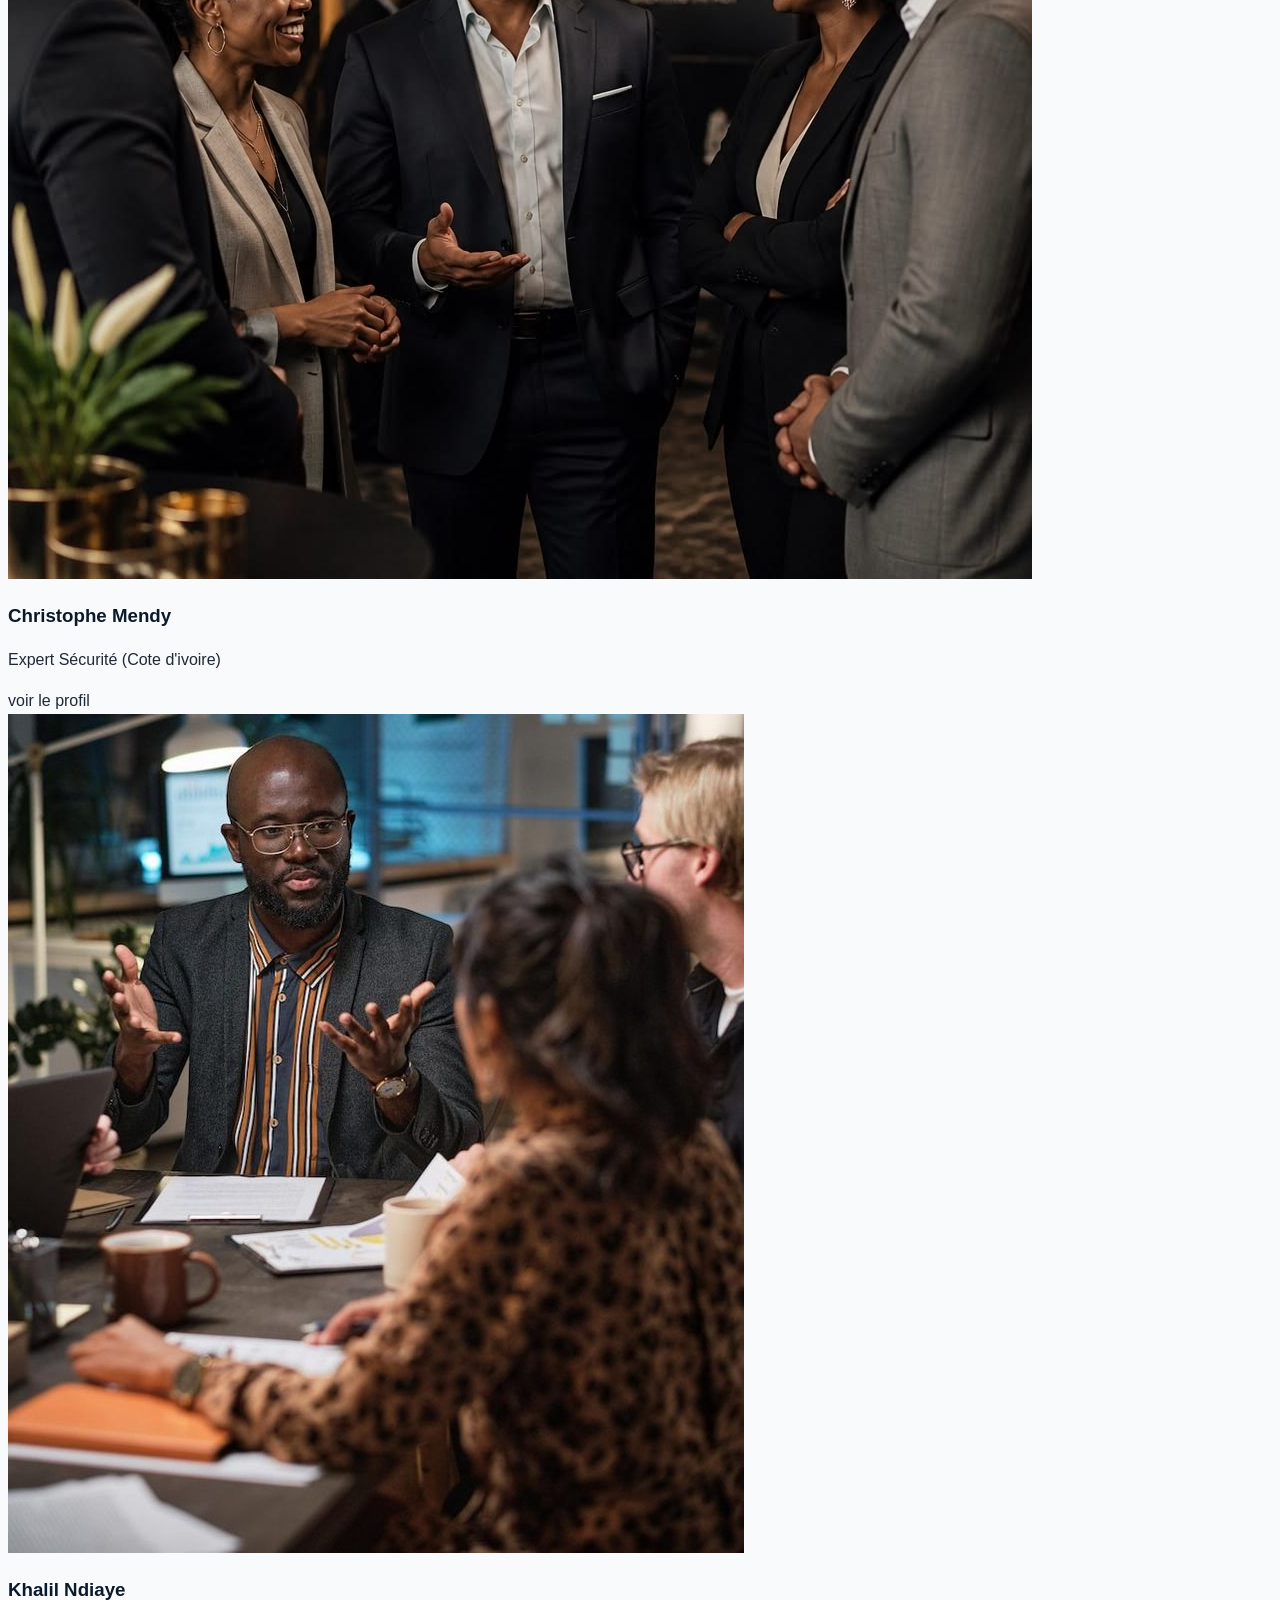
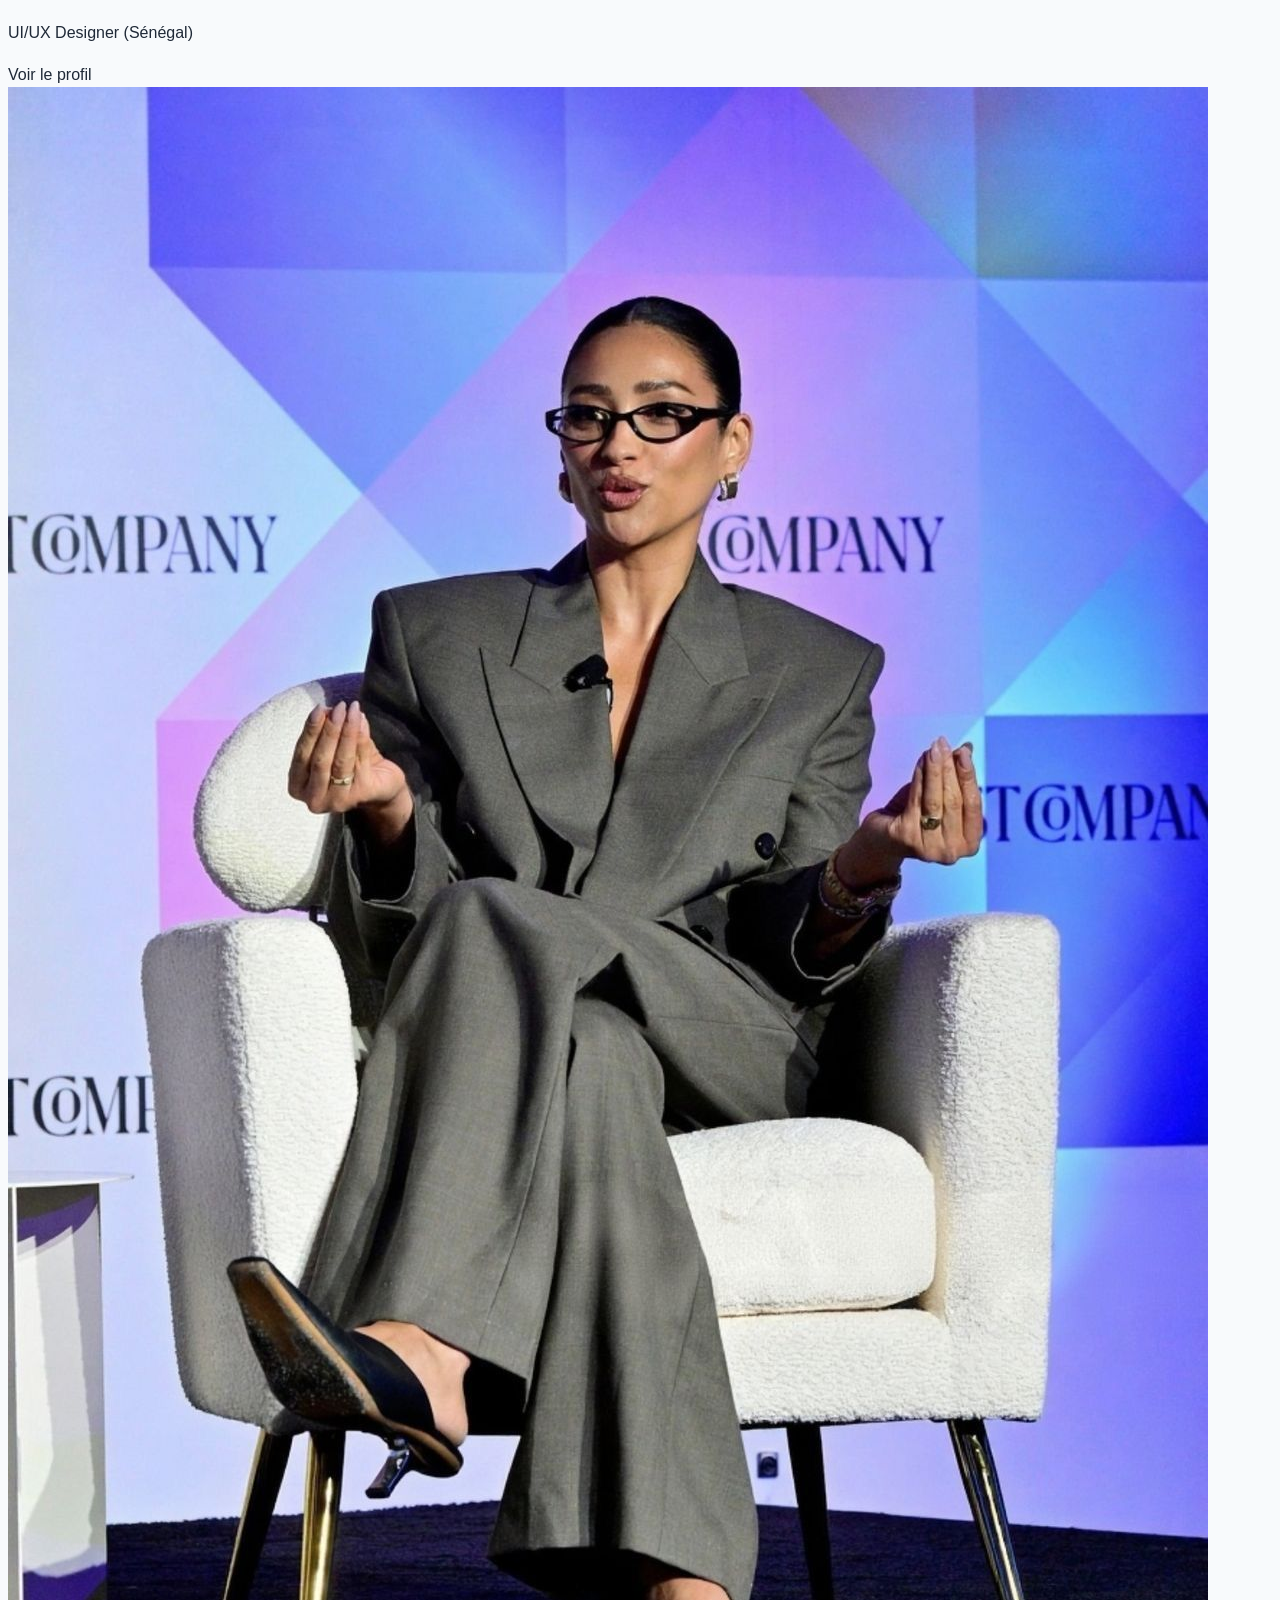
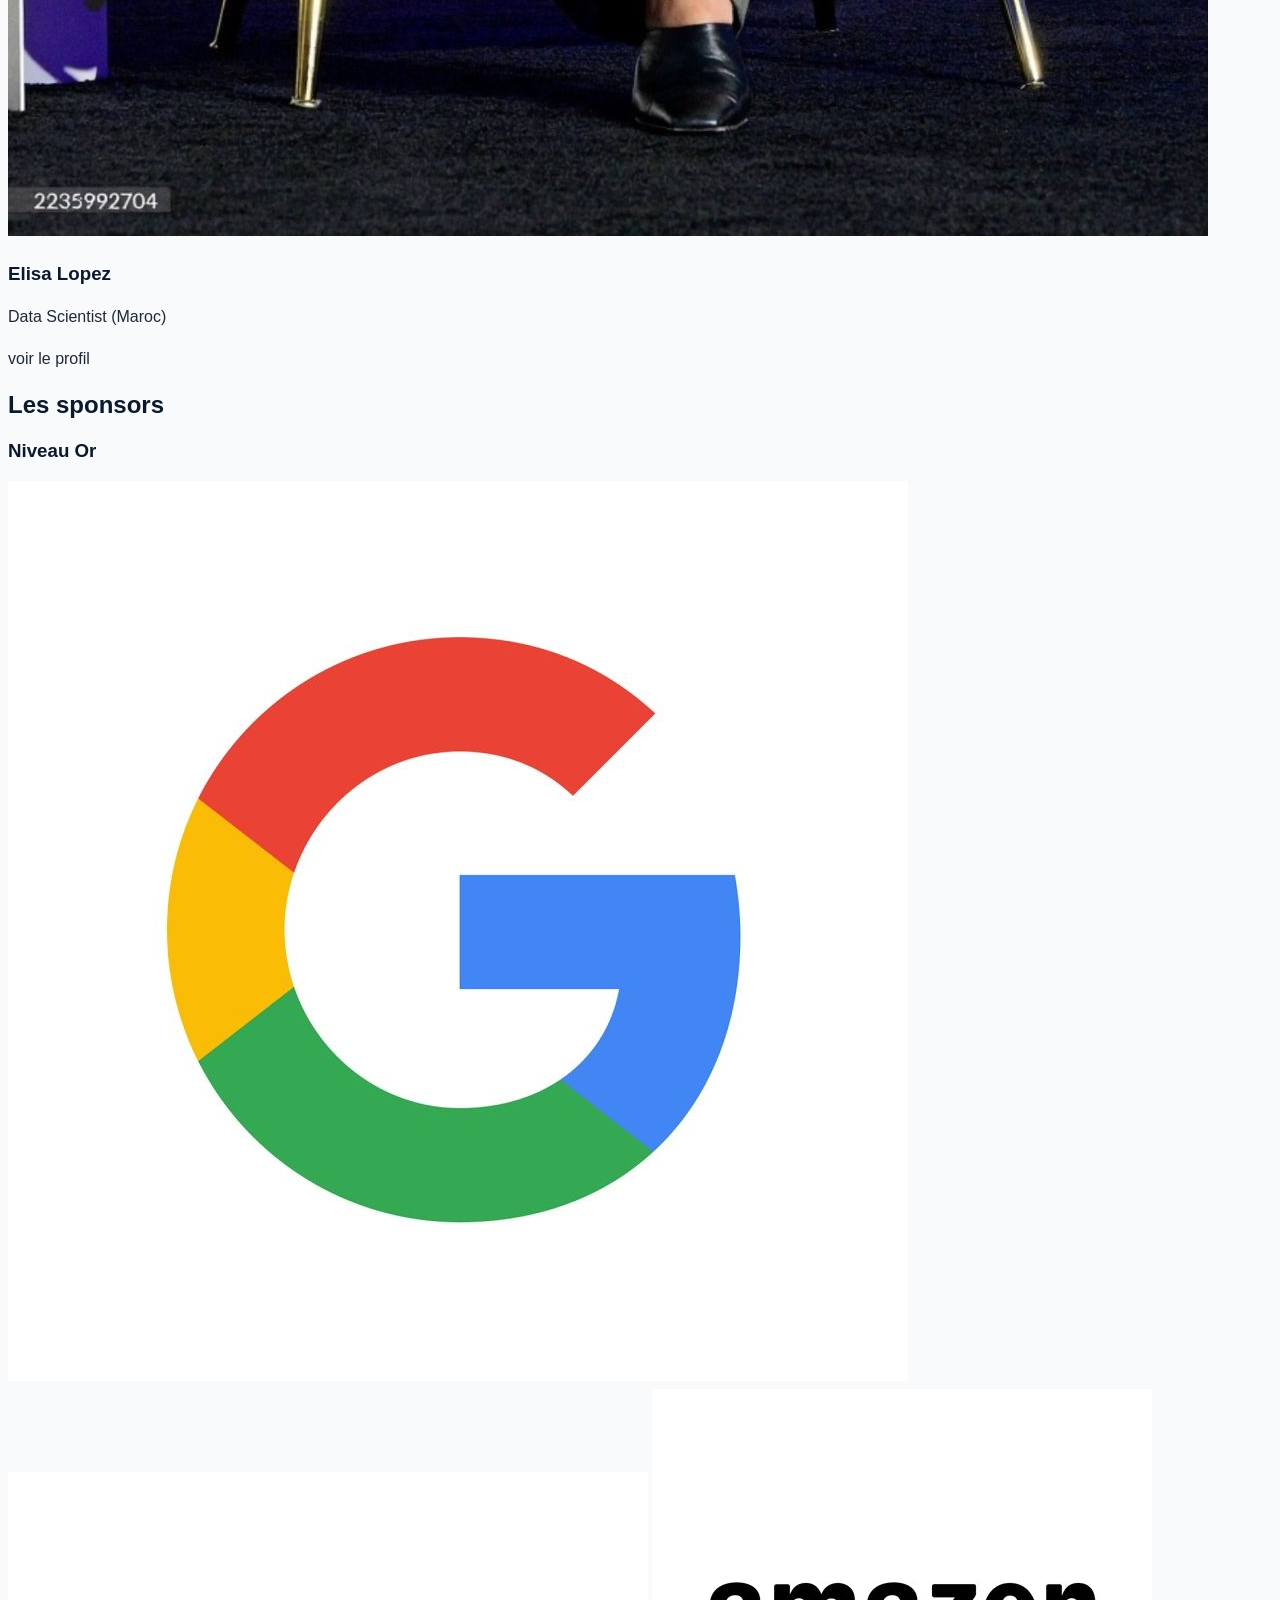
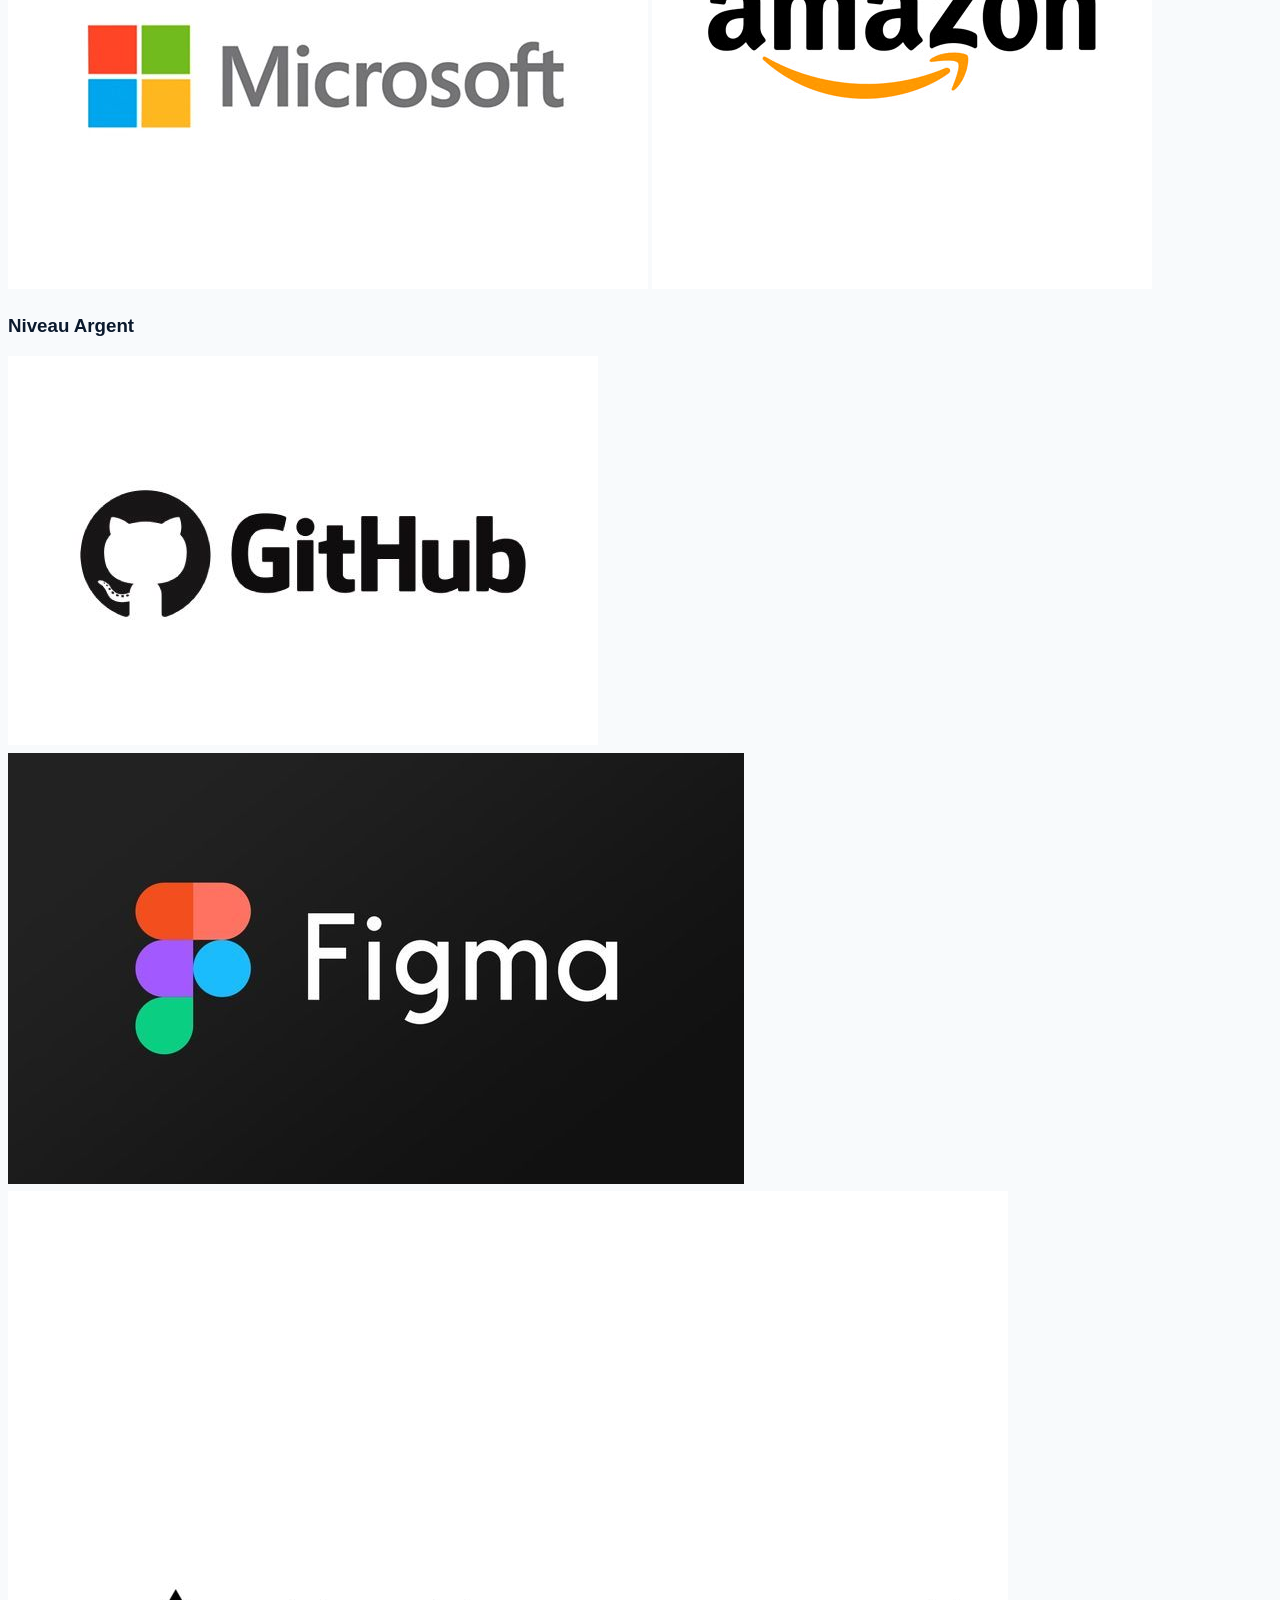
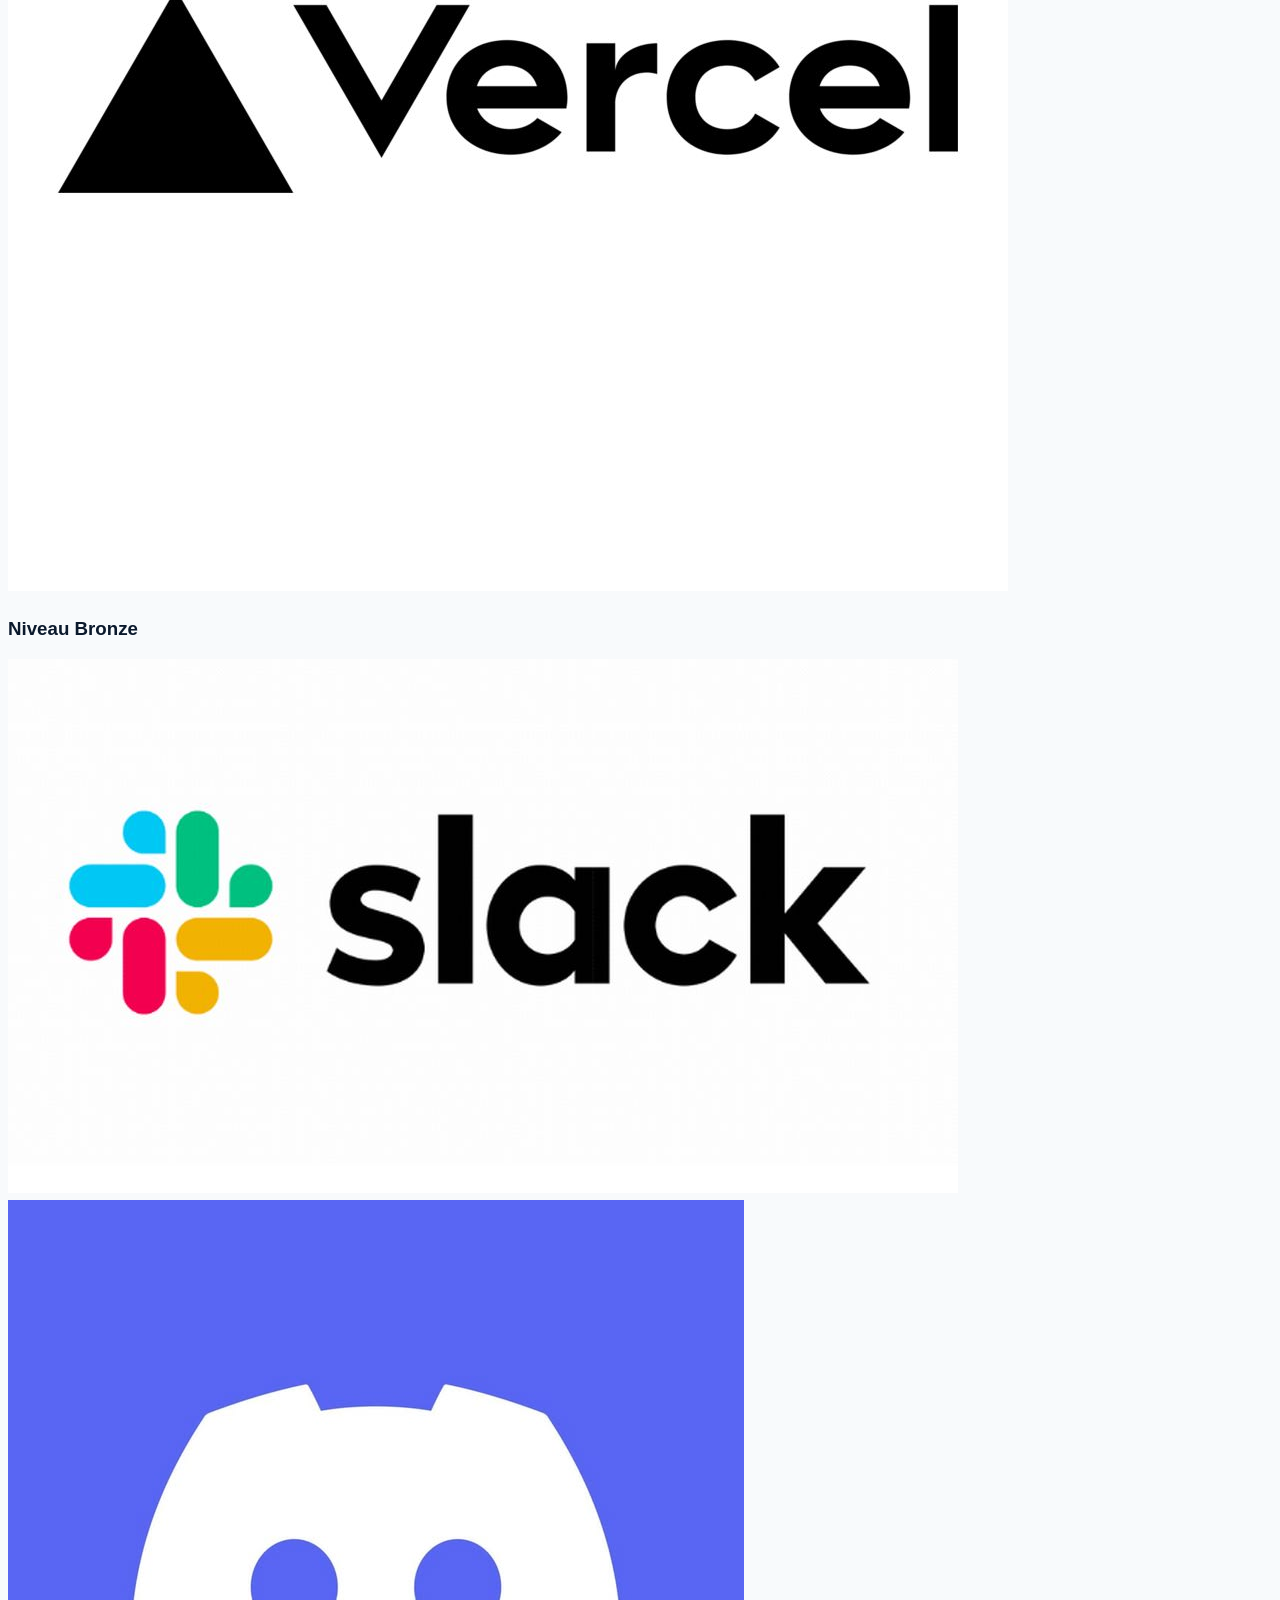
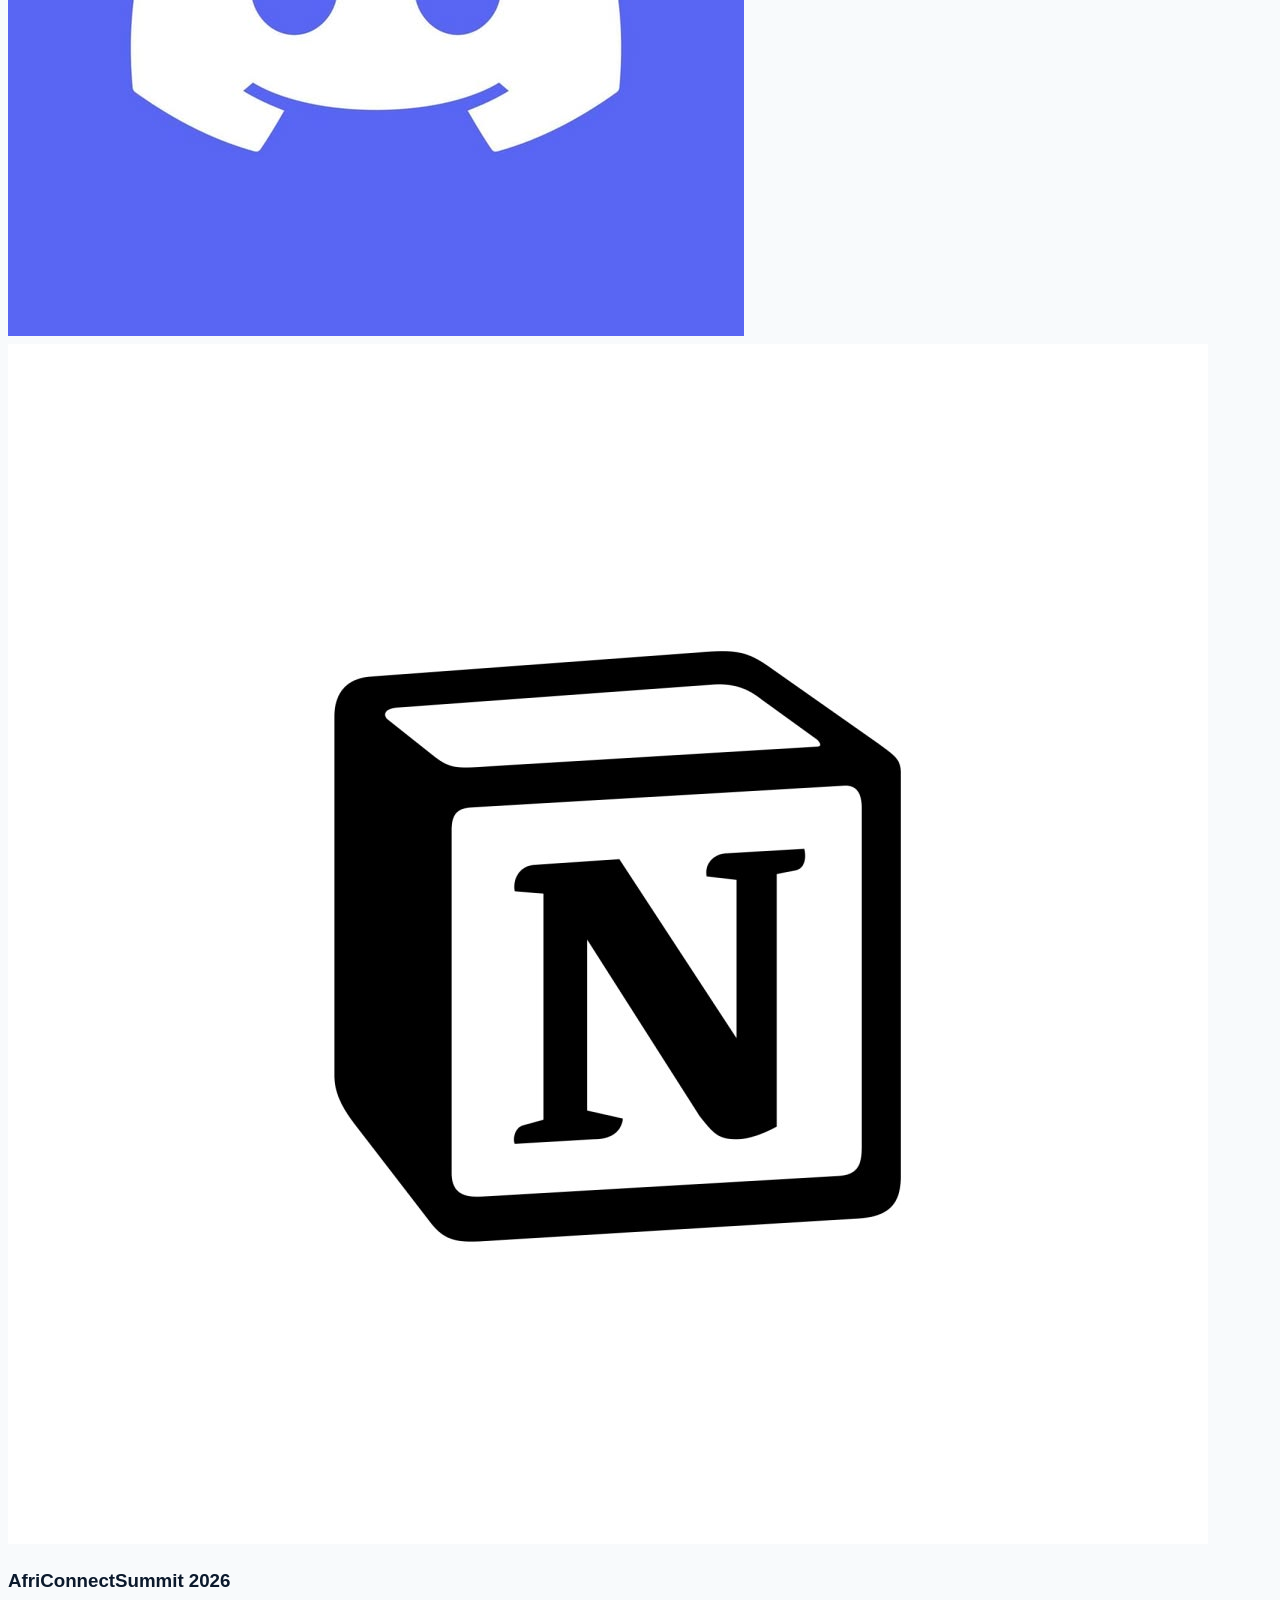
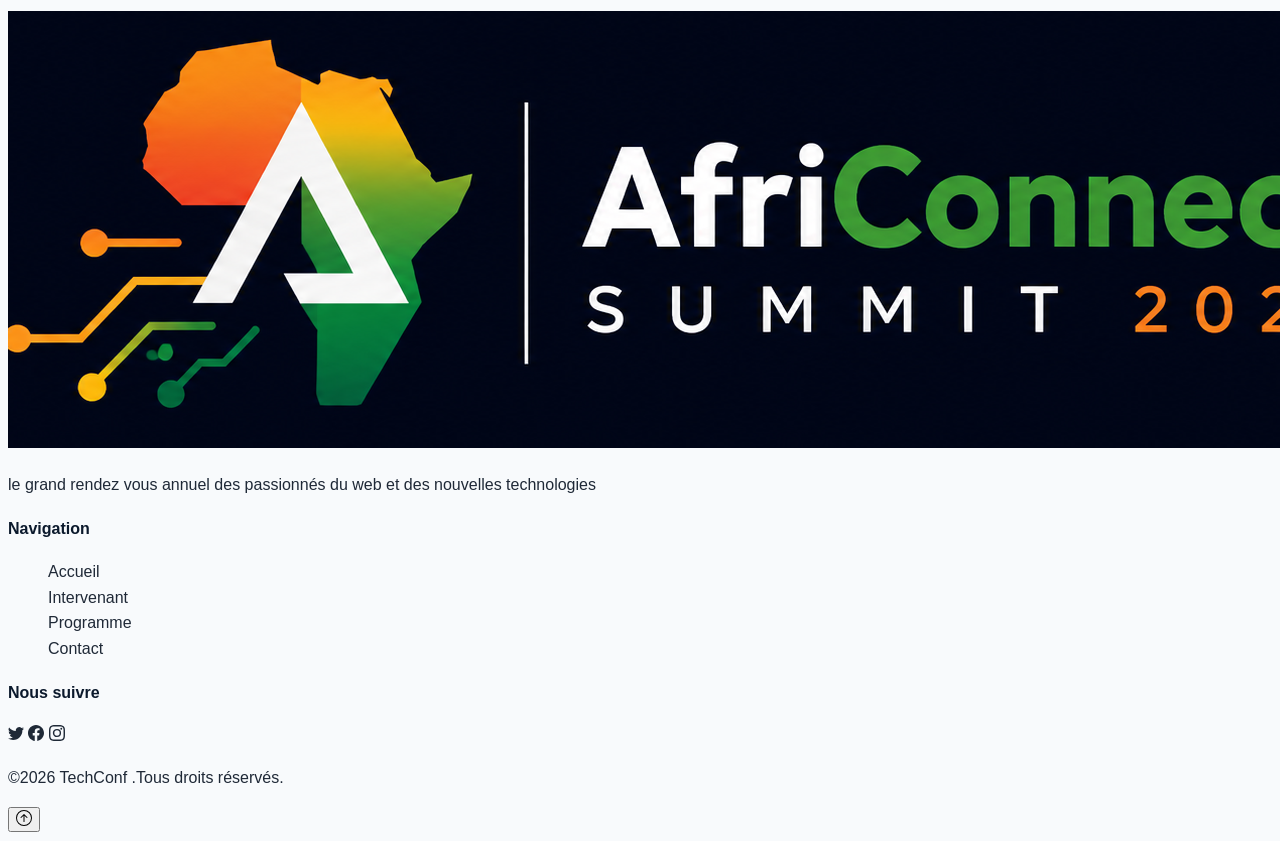
==== commit 13c742b4: "CSS : variables, typographie, layout général et styles de base" ====
--- a/index.html
+++ b/index.html
@@ -34,14 +34,19 @@
             </ul>
 
             <!-- Bouton Toggle Dark/Light Mode -->
-             <div class="navbar-theme">
+            <div class="navbar-theme">
                 <button id="theme-toggle" class="btn-theme">
                     <!-- Icone -->
-                   <svg xmlns="http://www.w3.org/2000/svg" width="16" height="16" fill="currentColor" class="bi bi-moon" viewBox="0 0 16 16">
-                        <path d="M6 .278a.77.77 0 0 1 .08.858 7.2 7.2 0 0 0-.878 3.46c0 4.021 3.278 7.277 7.318 7.277q.792-.001 1.533-.16a.79.79 0 0 1 .81.316.73.73 0 0 1-.031.893A8.35 8.35 0 0 1 8.344 16C3.734 16 0 12.286 0 7.71 0 4.266 2.114 1.312 5.124.06A.75.75 0 0 1 6 .278M4.858 1.311A7.27 7.27 0 0 0 1.025 7.71c0 4.02 3.279 7.276 7.319 7.276a7.32 7.32 0 0 0 5.205-2.162q-.506.063-1.029.063c-4.61 0-8.343-3.714-8.343-8.29 0-1.167.242-2.278.681-3.286"/>
-                    </svg>
+                     <span class="icone">
+                        <svg xmlns="http://www.w3.org/2000/svg" width="16" height="16" fill="currentColor" class="bi bi-brightness-high-fill" viewBox="0 0 16 16">
+                            <path d="M12 8a4 4 0 1 1-8 0 4 4 0 0 1 8 0M8 0a.5.5 0 0 1 .5.5v2a.5.5 0 0 1-1 0v-2A.5.5 0 0 1 8 0m0 13a.5.5 0 0 1 .5.5v2a.5.5 0 0 1-1 0v-2A.5.5 0 0 1 8 13m8-5a.5.5 0 0 1-.5.5h-2a.5.5 0 0 1 0-1h2a.5.5 0 0 1 .5.5M3 8a.5.5 0 0 1-.5.5h-2a.5.5 0 0 1 0-1h2A.5.5 0 0 1 3 8m10.657-5.657a.5.5 0 0 1 0 .707l-1.414 1.415a.5.5 0 1 1-.707-.708l1.414-1.414a.5.5 0 0 1 .707 0m-9.193 9.193a.5.5 0 0 1 0 .707L3.05 13.657a.5.5 0 0 1-.707-.707l1.414-1.414a.5.5 0 0 1 .707 0m9.193 2.121a.5.5 0 0 1-.707 0l-1.414-1.414a.5.5 0 0 1 .707-.707l1.414 1.414a.5.5 0 0 1 0 .707M4.464 4.465a.5.5 0 0 1-.707 0L2.343 3.05a.5.5 0 1 1 .707-.707l1.414 1.414a.5.5 0 0 1 0 .708"/>
+                        </svg>
+                        <svg xmlns="http://www.w3.org/2000/svg" width="16" height="16" fill="currentColor" class="bi bi-moon" viewBox="0 0 16 16">
+                            <path d="M6 .278a.77.77 0 0 1 .08.858 7.2 7.2 0 0 0-.878 3.46c0 4.021 3.278 7.277 7.318 7.277q.792-.001 1.533-.16a.79.79 0 0 1 .81.316.73.73 0 0 1-.031.893A8.35 8.35 0 0 1 8.344 16C3.734 16 0 12.286 0 7.71 0 4.266 2.114 1.312 5.124.06A.75.75 0 0 1 6 .278M4.858 1.311A7.27 7.27 0 0 0 1.025 7.71c0 4.02 3.279 7.276 7.319 7.276a7.32 7.32 0 0 0 5.205-2.162q-.506.063-1.029.063c-4.61 0-8.343-3.714-8.343-8.29 0-1.167.242-2.278.681-3.286"/>
+                        </svg>
+                     </span>
                 </button>
-             </div>
+            </div>
 
              <!-- icone menu hamburger pour mobile -->
               <div class="hamburger" id="hamburger-btn">
@@ -58,40 +63,49 @@
 
     <!-- Section HERO -->
     <section class="hero">
-        <h1>Construisons ensemble le futur numerique de l'Afrique</h1>
-        <p>CICAD,Diamniadio-Sénégal du 14 au 17 Novembre 2026</p>
-
-        <!-- CTA -->
-        <div class="bouton">
-            <a href="#" class="btn-primary">Réserver</a>
-            <a href="#" class="btn-secondary">Programme</a>
-        </div>
-
-        <!-- compte à rebours -->
-        <div class="count">
-
-            <div>
-               <span id="day">00</span> 
-               <p>Jours</p>
-            </div>
-
-            <div>
-                <span id="heure">00</span>
-                <p>Heures</p>
-            </div>
-
-            <div>
-                <span id="minute">00</span>
-                <p>Minutes</p>
-            </div>
-
-            <div>
-                <span id="seconde">00</span>
-                <p>Secondes</p>
-            </div>
-
-
-        </div>
+        <div class="hero-container">
+            <div class="hero-text">
+                <h1>Construisons ensemble le futur numerique de l'Afrique</h1>
+                <p>Rejoignez des experts , entrepreneurs et innovateurs venus de toute l'Afrique pour partager les dernières avancées en intelligence artificielle, cybersécurité et transformation numerique</p>
+                <p>CICAD,Diamniadio-Sénégal du 14 au 17 Novembre 2026</p>
+
+                <!-- CTA -->
+                <div class="bouton">
+                    <a href="contact.html" class="btn-primary">Réserver</a>
+                    <a href="programme.html" class="btn-secondary">Programme</a>
+                </div>
+            </div>
+            
+            <!-- img -->
+            <div class="hero-image">
+                <img src="images/salleConference.jpg" alt="conference">
+            </div>
+        </div>
+            <!-- compte à rebours -->
+            <div class="count">
+
+                <div>
+                    <span id="day">00</span> 
+                    <p>Jours</p>
+                </div>
+
+                <div>
+                    <span id="heure">00</span>
+                    <p>Heures</p>
+                </div>
+
+                <div>
+                    <span id="minute">00</span>
+                    <p>Minutes</p>
+                </div>
+
+                <div>
+                    <span id="seconde">00</span>
+                    <p>Secondes</p>
+                </div>
+            </div>
+
+       
     </section>
 
      <!-- section chiffre clé -->
--- a/css/style.css
+++ b/css/style.css
@@ -0,0 +1,232 @@
+importation des polices google font
+@import url('https://fonts.googleapis.com/css2?family=Montserrat:ital,wght@0,100..900;1,100..900&family=Playwrite+AR+Guides&family=Playwrite+GB+J+Guides:ital@0;1&family=Playwrite+MX+Guides&family=Roboto:ital,wght@0,100..900;1,100..900&display=swap');
+
+*{
+    margin: 0;
+    padding: 0;
+    box-sizing: border-box;
+}
+
+/* variable global du site (:root) */
+:root{
+    /* palette de couleur */
+    --primary-color:#0B192C;
+    --secondary-color:#FF6B35;
+    --accent-color:#1E3A8A;
+    --bg-light-color:#F8FAFC;
+    --text-main-color:#1F2937;
+    --text-muted-color:#4B5563;
+
+    /* typographie */
+    --heading:'Montserrat', sans-serif;
+    --body:'Roboto',sans-serif;
+
+    /* espacement */
+    --space-sm:0.5rem;
+    --space-md:1rem;
+    --space-lg:2rem;
+     --space-xl:4rem;
+
+     /* transition */
+     --transition:all 0.3s ease;
+
+
+}
+
+/* le corps de la page */
+body{
+    font-family: var(--body);
+    font-size: 16px;
+    line-height: 1.6;
+    color: var(--text-main-color);
+    background-color: var(--bg-light-color);
+    padding-top: 100px;
+}
+
+a{
+    text-decoration: none;
+    color: inherit;
+    transition: var(--transition);
+}
+ul{
+    list-style: none;
+}
+
+h1, h2,h3,h4{
+    font-family: var(--heading);
+    color: var(--primary-color);
+    line-height: 1.2;
+}
+
+/* style de la navbar */
+.navbar{
+    position: fixed;
+    top: 0;
+    left: 0;
+    width: 100%;
+    z-index: 1000;
+    background-color: var(--primary-color);
+    border-bottom: 1px solid rgba(255,255,255, 0.08);
+    display: flex;
+    justify-content: space-between;
+    align-items: center;
+    padding: var(--space-md) var(--space-lg) ;
+}
+
+/* alignement du logo */
+.navbar-logo{
+    display: flex;
+    align-items: center;
+}
+.navbar-logo img{
+    height: 40px;
+    width: auto;
+    display: block ;
+}
+
+/* menu de navigation */
+.navbar-menu{
+    display: flex;
+    align-items: center;
+    gap: var(--space-lg);
+}
+
+/* style des liens */
+.navbar-menu a{
+    font-family: var(--body);
+    font-size: 0.95rem;
+    font-weight:400 ;
+    color: rgba(255,255,255, 0.85) ;
+    position: relative;
+    padding: 0.5rem 0;
+}
+
+/* bouton de theme */
+.navbar-theme{
+    display: flex;
+    align-items: center;
+}
+#theme-toggle{
+    background: var(--secondary-color);
+    border: none;
+    cursor: pointer;
+    padding: 0.5rem;
+    display: flex;
+    align-items: center;
+    justify-content: center;
+    border-radius: 50%;
+    transition: var(--transition);
+}
+#theme-toggle:hover{
+    background-color: rgba(255,255,255, 0.1);
+}
+
+/* section hero */
+.hero{
+    max-width: 1200px;
+    margin: 0 auto;
+    padding: 40px 20px;
+    
+}
+.hero-container{
+    display: flex;
+    align-items: center;
+    justify-content: space-between;
+    gap: 50px;
+    margin-bottom: 60px;
+}
+.hero-text{
+    flex: 1;
+    text-align: left;
+}
+.hero p{
+    font-family: var(--body);
+    font-size: clamp(1rem, 1.5vw, 1.2rem);
+    color: var(--text-muted-color);
+    margin-bottom: var(--space-lg);
+    font-weight: 500;
+}
+
+.hero-image{
+    flex: 1;
+    display: flex;
+    justify-content: center;
+}
+.hero-image img{
+    width: 100%;
+    max-width: 500px;
+    height: 400;
+    border-radius: 12px;
+    object-fit: cover;
+}
+
+
+/* alignement du bouton */
+.bouton{
+    display: flex;
+    gap: 20px;
+    margin-bottom: var(--space-xl);
+    flex-wrap: wrap;
+    justify-content: center;
+}
+.btn-primary , .btn-secondary{
+    font-family: var(--body);
+    padding: 12px 32px;
+    border-radius: 50px;
+    font-weight: 600;
+    font-size: 0.95rem;
+    transition: var(--transition);
+}
+.btn-primary {
+    background-color: var(--secondary-color);
+    color: #FFFFFF;
+}
+.btn-primary:hover {
+    background-color: var(--accent-color);
+    transform: translateY(-2px);
+}
+ .btn-secondary{
+    border: 1px solid;
+    color: var(--secondary-color);
+    background:rgba(248,250,252, 0.05) ;
+
+ }
+.btn-secondary:hover{
+    background: rgba(248,250,252, 0.15);
+    border-color: var(--bg-light-color);
+    transform: translateY(-2px);
+}
+
+
+/* alignement des blocs compte à rebours */
+.count{
+    display: flex;
+    gap: 50px;
+    padding-top: 40px;
+    justify-content: center;
+   width: 100%;
+}
+.count div{
+    display: flex;
+    flex-direction: column;
+    align-items: center;
+}
+.count span{
+    font-family: var(--heading);
+    font-size: 2.5rem;
+    font-weight: bold;
+    color: var(--secondary-color);
+    
+}
+.count p{
+    font-family: var(--body);
+    font-size: 0.75rem;
+    text-transform: uppercase;
+    color: var(--secondary-color);
+    margin: 4px 0 0 0 ;
+    letter-spacing: 0.05rem;
+    font-weight: 600;
+}
+
+
+
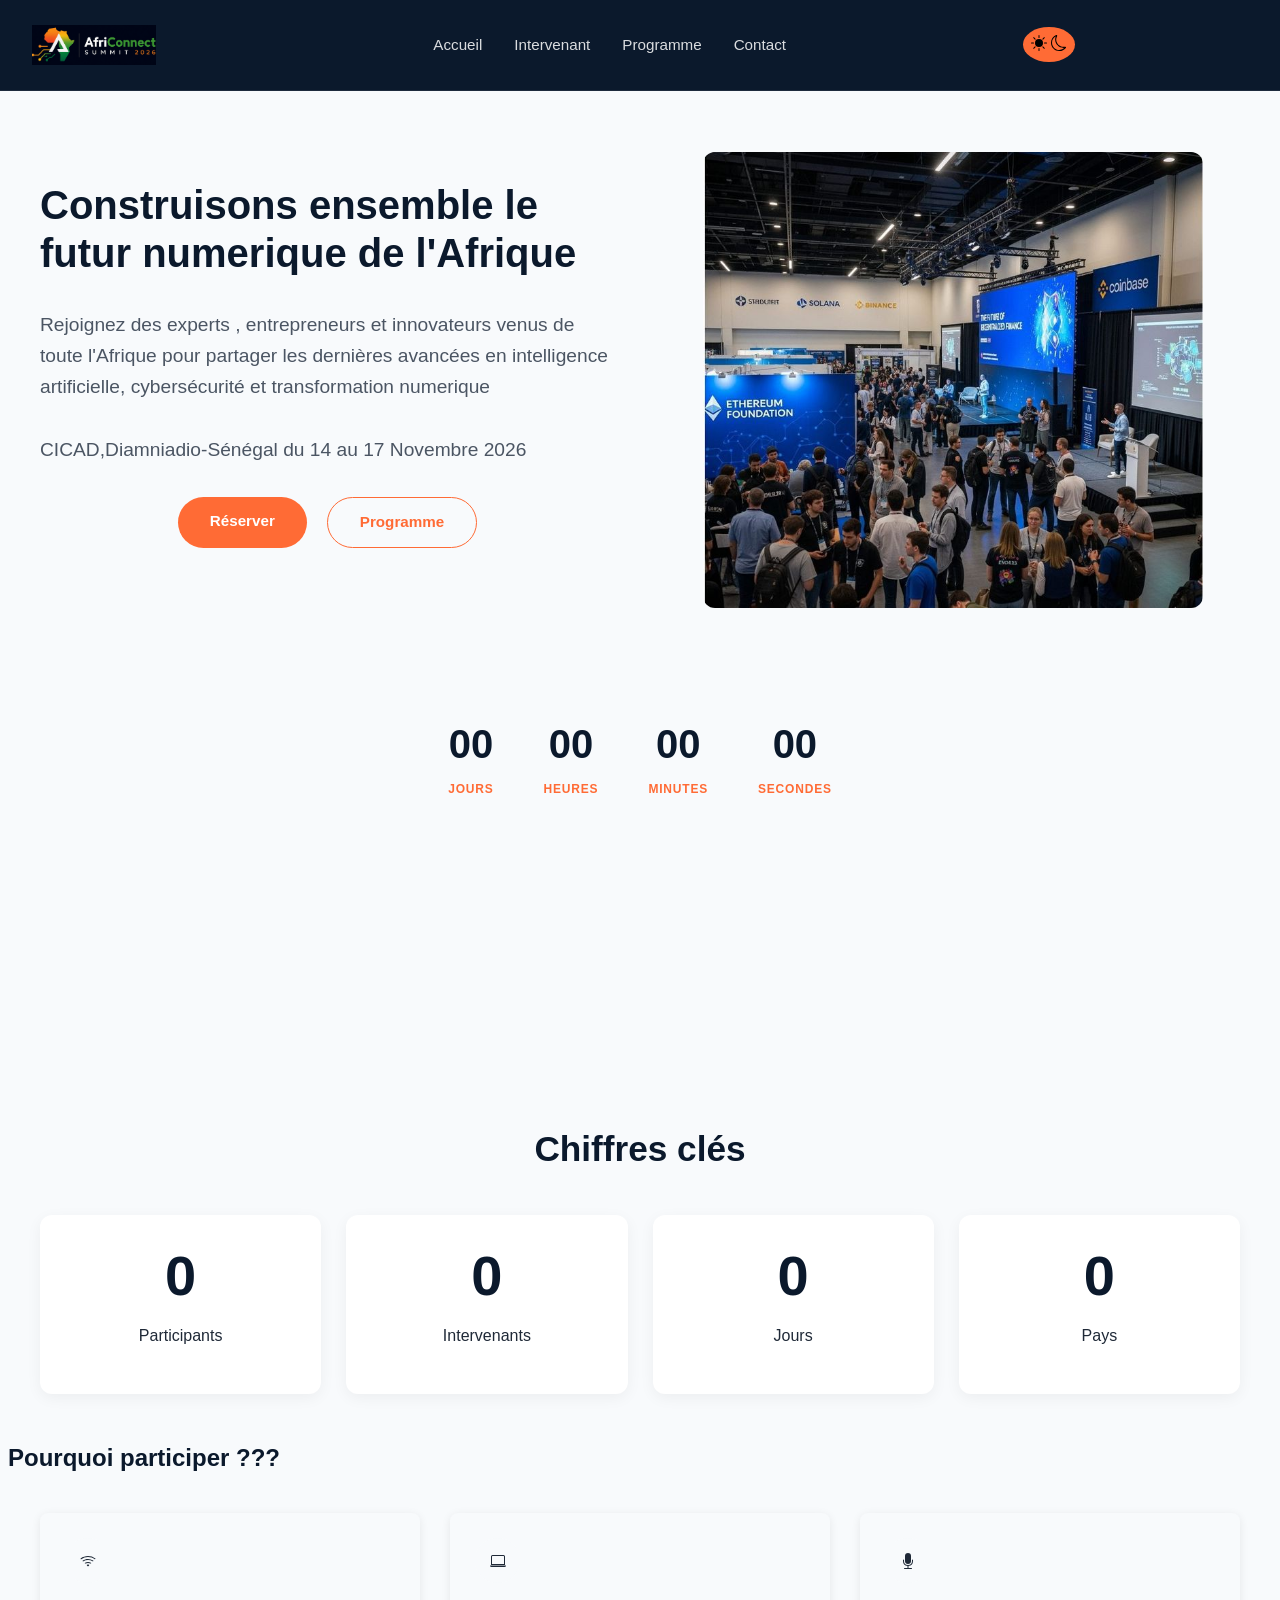
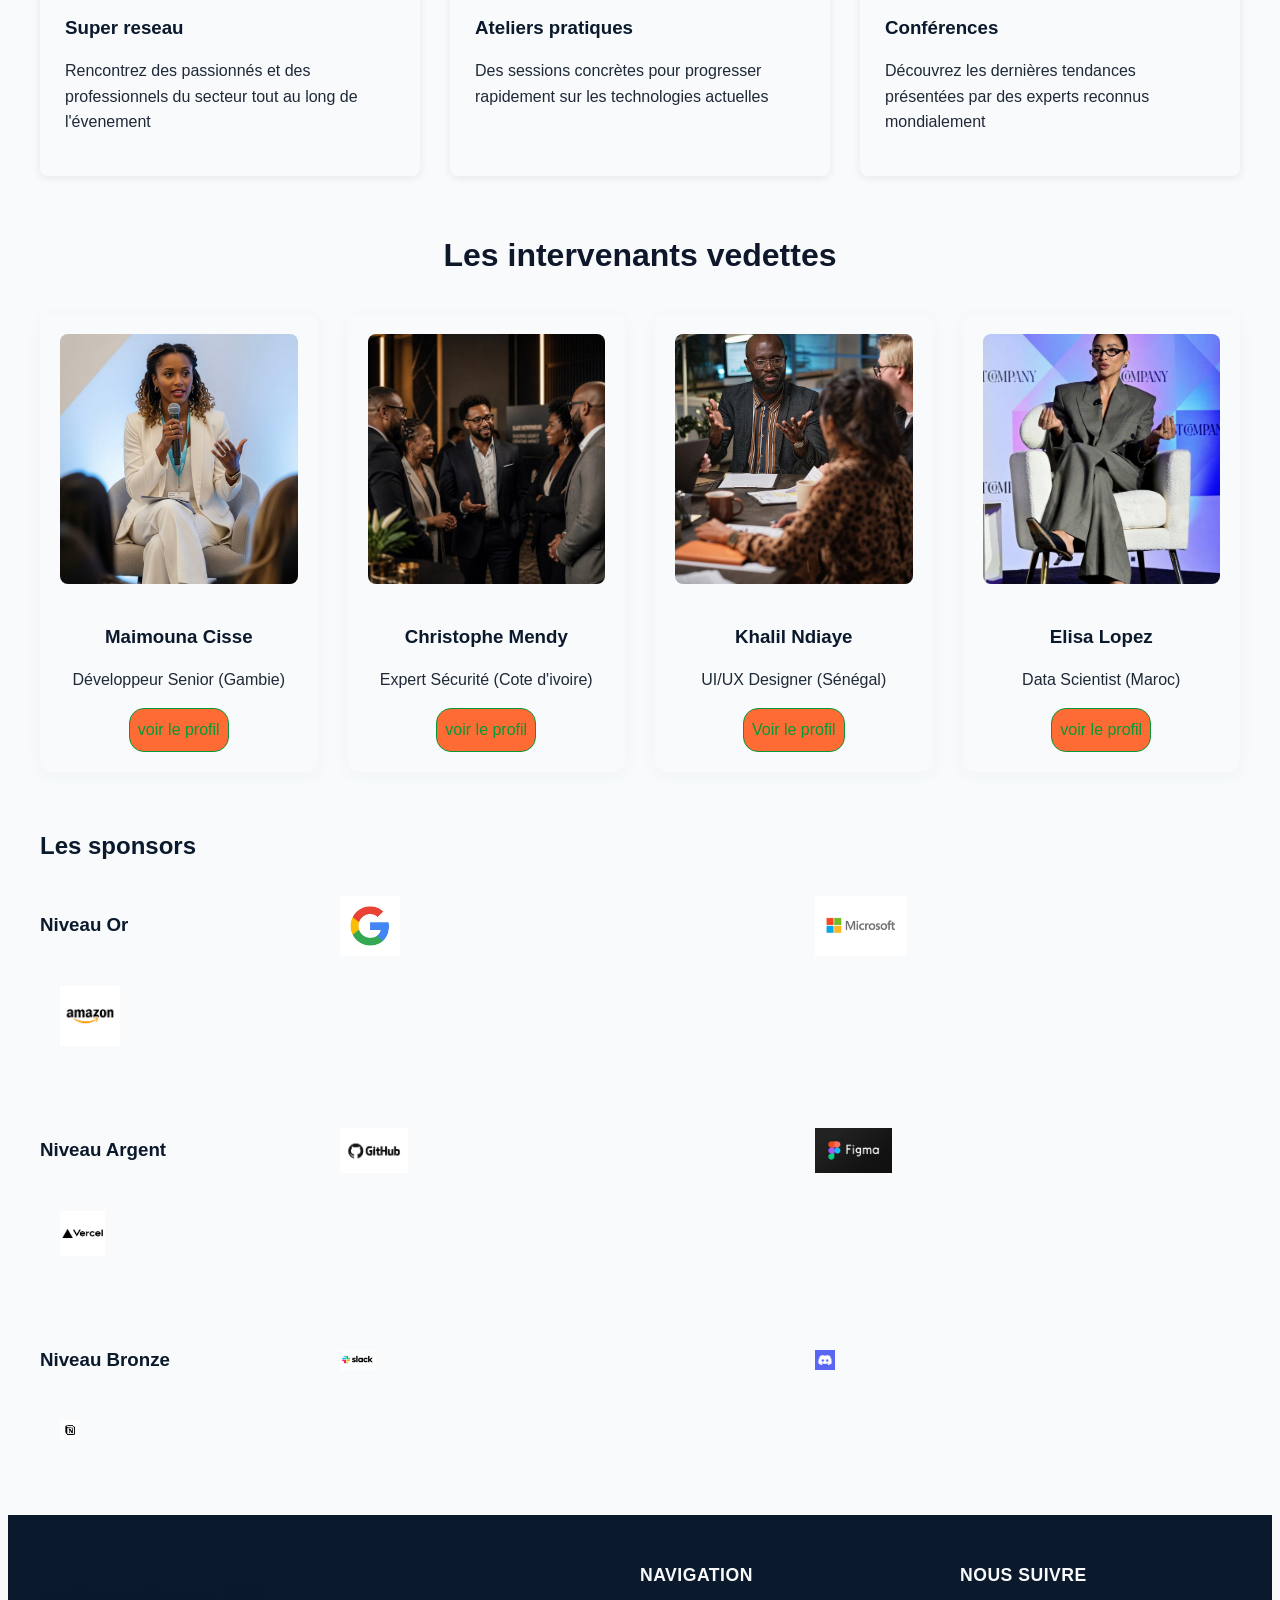
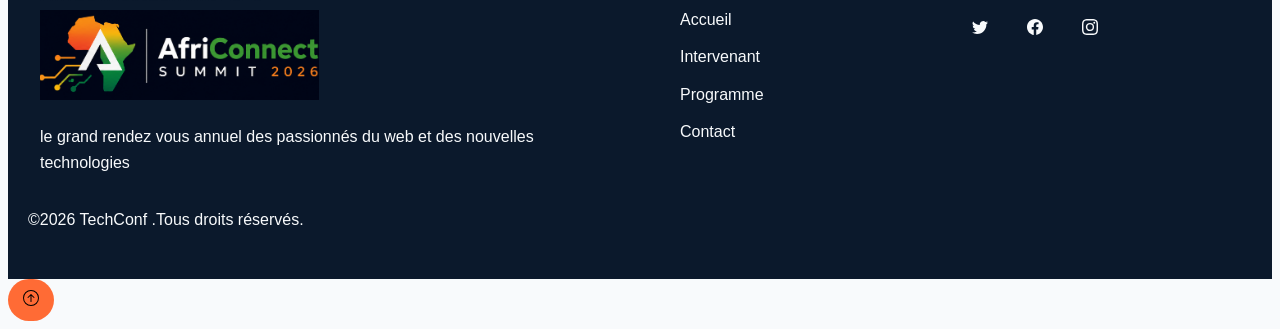
==== commit c68bf6f3: "css:Design des 4 pages complet sans responsive" ====
--- a/index.html
+++ b/index.html
@@ -181,7 +181,7 @@
      <!-- section  INTERVENANTS VEDETTES -->
     <section class="intervenant">
         <h2>Les intervenants vedettes</h2>
-        <div class="grille-intervenant">
+        <div class="grille-intervenants">
 
             <div class="carte-intervenant">
                 <img src="images/MaimounaCisse.jpg" alt="intervenante">
--- a/css/style.css
+++ b/css/style.css
@@ -6,8 +6,7 @@
     padding: 0;
     box-sizing: border-box;
 }
-
-/* variable global du site (:root) */
+                                    /* variable global du site (:root) */
 :root{
     /* palette de couleur */
     --primary-color:#0B192C;
@@ -33,7 +32,7 @@
 
 }
 
-/* le corps de la page */
+                                        /* le corps de la page */
 body{
     font-family: var(--body);
     font-size: 16px;
@@ -58,7 +57,7 @@
     line-height: 1.2;
 }
 
-/* style de la navbar */
+                                    /* style de la navbar */
 .navbar{
     position: fixed;
     top: 0;
@@ -73,7 +72,7 @@
     padding: var(--space-md) var(--space-lg) ;
 }
 
-/* alignement du logo */
+                                        /* alignement du logo */
 .navbar-logo{
     display: flex;
     align-items: center;
@@ -84,14 +83,14 @@
     display: block ;
 }
 
-/* menu de navigation */
+                                        /* menu de navigation */
 .navbar-menu{
     display: flex;
     align-items: center;
     gap: var(--space-lg);
 }
 
-/* style des liens */
+                                        /* style des liens */
 .navbar-menu a{
     font-family: var(--body);
     font-size: 0.95rem;
@@ -101,7 +100,7 @@
     padding: 0.5rem 0;
 }
 
-/* bouton de theme */
+                                    /* bouton de theme */
 .navbar-theme{
     display: flex;
     align-items: center;
@@ -121,11 +120,12 @@
     background-color: rgba(255,255,255, 0.1);
 }
 
-/* section hero */
+                                            /* section hero */
 .hero{
     max-width: 1200px;
     margin: 0 auto;
     padding: 40px 20px;
+    min-height: 100vh;
     
 }
 .hero-container{
@@ -160,8 +160,8 @@
     object-fit: cover;
 }
 
-
-/* alignement du bouton */
+                                /* page accueil */
+                            /* alignement du bouton */
 .bouton{
     display: flex;
     gap: 20px;
@@ -198,7 +198,7 @@
 }
 
 
-/* alignement des blocs compte à rebours */
+                                /* alignement des blocs compte à rebours */
 .count{
     display: flex;
     gap: 50px;
@@ -215,7 +215,7 @@
     font-family: var(--heading);
     font-size: 2.5rem;
     font-weight: bold;
-    color: var(--secondary-color);
+    color: var(--primary-color);
     
 }
 .count p{
@@ -228,5 +228,472 @@
     font-weight: 600;
 }
 
-
-
+                                    /* section chiffre clé */
+.statistique{
+    max-width: 1200px;
+    margin: 40px auto;
+    padding: 0 20px;
+    text-align: center;
+}
+.statistique h2{
+    font-size: 2.2rem;
+    color: var(--primary-color);
+    margin-bottom: 35px;
+    font-weight: 700;
+}
+                                        /* GRILLE RESPONSIVE */
+.grille-stat{
+    display: grid;
+    grid-template-columns: repeat(auto-fit, minmax(220px, 1fr));
+    gap: 25px;
+    padding: 10px 0;
+}
+.box-stat{
+    background-color: #ffffff;
+    padding: 30px 20px;
+    border-radius: 12px;
+    box-shadow: 0 4px 15px rgba(0,0, 0,0.05);
+    transition: var(--transition);
+}
+.box-stat:hover{
+    transform: translateY(-5px);
+    box-shadow: 0 8px 25px rgba(0,0, 0,0.1);
+}
+.box-stat .nb{
+    display: block;
+    font-size: 3.5rem;
+    font-weight: 800;
+    color: var(--primary-color);
+    line-height: 1.1;
+    margin-bottom: 8px;
+
+}
+
+                                    /* section pourquoi participer */
+.liste-argument{
+    display: flex;
+    flex-direction: row;
+    justify-content: space-between;
+    align-items: stretch;
+    gap: 30px;
+    max-width: 1200px;
+    margin: 40px auto;
+    padding: 0 20px;
+}
+.boite{
+    flex: 1;
+    background-color: var(--bg-light-color);
+    padding: 25px;
+    border-radius: 8px;
+    box-shadow: 0 2px 10px rgba(0,0, 0,0.08);
+    text-align: left;
+}
+.boite1{
+    display: inline-flex;
+    align-items: center;
+    justify-content: center;
+    width: 45px;
+    height: 45px;
+    background-color: var(--bg-light-color);
+    border-radius: 50%;
+    margin-bottom: 15px;
+}
+                                    /* SECTION INTERVENANTS VEDETTES */
+.intervenant{
+    max-width: 1200px;
+    margin: 60px auto;
+    padding: 0 20px;
+    text-align: center;
+}
+.intervenant h2{
+    font-size: 2rem;
+    color: #0F172A;
+    margin-bottom: 40px;
+    position: relative;
+}
+.grille-intervenants {
+    display: grid;
+    grid-template-columns: repeat(auto-fit, minmax(250px , 1fr));
+    gap: 30px;
+    margin-bottom: 40px;
+}
+.carte-intervenant{
+    background-color: var(--bg-light-color);
+    border-radius: 12px;
+    overflow: hidden;
+    box-shadow: 0 4px 15px #52b8520d;
+    padding: 20px;
+    transition: transform 0.3s ease, box-shadow 0.3s ease;
+    cursor: pointer;
+}
+.carte-intervenant:hover{
+    transform: translateY(-15px);
+    box-shadow: 0 10px 25px rgba(216, 124, 85, 0.12);
+    background-color: #e7f9ed;
+}
+.carte-intervenant img{
+    width: 100%;
+    height: 250px;
+    object-fit: cover;
+    border-radius: 8px;
+    margin-bottom: 15px;
+}
+.carte-intervenant a{
+    display: inline-block;
+    color: #059a37;
+    border: 1px solid;
+    border-radius: 15px;
+    padding: 8px;
+    background: var(--secondary-color);
+}
+                                            /* section sponsor */
+.sponsor{
+    max-width: 1200px;
+    margin: 60px auto;
+    padding: 0 20px;
+}
+.bloc-sponsor{
+    display: flex;
+    flex-direction: column;
+    gap: 45px;
+}
+.or, .argent , .bronze{
+    display: grid;
+    grid-template-columns: 250px 1fr 1fr;
+    align-items: center;
+    gap: 30px;
+    padding: 15px 0;
+    border-radius: 12px; 
+}
+.or img{
+    height: 60px;
+    
+}
+.argent img{
+     height: 45px;
+}
+.bronze img{
+    height: 20px;
+}
+.bloc-sponsor img:hover{
+    opacity: 1;
+    transform: scale(1.05);
+}
+.or img, .argent img  , .bronze img{
+    display: inline-block;
+    vertical-align: middle;
+    object-fit: contain;
+    margin: 0 20px;
+    transition: var(--transition);
+}
+                                        /* FOOTER */
+footer{
+    background-color: var(--primary-color);
+    color: var(--bg-light-color);
+    padding: 50px 20px 30px 20px;
+    margin-top: 60px;
+}
+.contenu-footer{
+    display: grid;
+    grid-template-columns: 2fr 1fr 1fr;
+    gap: 40px;
+    max-width: 1200px;
+    margin: 0 auto;
+    align-items: start;
+}
+.liens-footer ul li{
+    margin-bottom: 12px;
+}
+.reseau h4{
+    font-size: 1.1rem;
+    color: var(--bg-light-color);
+    margin: 0 0 20px 0;
+    text-transform: uppercase;
+    letter-spacing: 0.5px;
+}
+.icone-reseau{
+    display: flex;
+    list-style: none;
+    gap: 15px;
+    align-items: center;
+}
+.icone-reseau a{
+    display: inline-flex;
+    align-items: center;
+    justify-content: center;
+    width: 40px;
+    height: 40px;
+    border-radius: 50%;
+}
+.contenu-footer img{
+    margin-top: -15px;
+    width: auto;
+    height: 90px;
+}
+.liens-footer h4{
+    font-size: 1.1rem;
+    color: var(--bg-light-color);
+    margin: 0 0 20px 0;
+    text-transform: uppercase;
+    letter-spacing: 0.5px;
+}
+#retour{
+    background-color: var(--secondary-color);
+    border: none;
+    border-radius: 85px;
+    padding: 10px 15px;
+    font-size: 1.2rem;
+    /* opacity: 0; */
+}
+                                /* GRILLE INTERVENANT.HTML*/
+.grille-intervenant{
+    display: grid;
+    grid-template-columns: repeat(3,1fr);
+    gap: 20px;
+    padding: 30px;
+}
+.hero-container h1{
+    font-size: 2.5rem;
+    font-weight: 700;
+    position: relative;
+}
+.hero-container h1::after{
+    display: block;
+    width: 50px;
+    height: 4px;
+    border-radius: 2px;
+}
+.inter{
+    font-size: 0.95rem;
+    color: #666666;
+}
+
+                            /* page de contact */
+                            /* premiere colonne formulaire */
+.flex-inscription{
+    display: flex;
+    flex-wrap: wrap;
+    gap: 30px;
+    max-width: 1100px;
+    margin: auto;
+}
+.colonne-formulaire{
+    flex: 2;
+    min-width: 320px;
+    background: var(--bg-light-color);
+    padding: 30px;
+    border-radius: 8px;
+    box-shadow: 0 4px 12px rgba(0,0, 0,0.08);
+}
+.colonne-formulaire h2{
+    margin-bottom: 25px;
+    font-size: 1.8rem;
+    border-bottom: 2px solid;
+    padding-bottom: 10px;
+}
+.group-champ{
+    margin-bottom: 20px;
+}
+.group-champ textarea,.group-champ select,.group-champ input{
+    width: 100%;
+    padding: 12px;
+    border: 2px solid;
+    border-radius: 6px;
+    outline: none;
+}
+.btn-validation{
+    background-color: var(--secondary-color);
+    border: none;
+    padding: 14px 20px;
+    border-radius: 8px;
+    cursor: pointer;
+    width: 30%;
+    transition: var(--transition);
+}
+.btn-validation:hover{
+    background-color:rgb(4, 56, 4);
+    transform: translateX(-8);
+
+}
+                /* 2e colonne informations utile */
+.colonne-infos{
+    flex: 1 ;
+    min-width: 280px;
+    background-color: var(--primary-color);
+    color: var(--bg-light-color);
+    padding: 30px;
+    border-radius: 8px;
+    height: fit-content;
+}
+.colonne-infos h2{
+    color: var(--secondary-color);
+    margin-bottom: 20px;
+    font-size: 1.5rem;
+    font-style: var(--body);
+
+}
+                            /* faq css pur*/
+.section-faq{
+    max-width: 800px;
+    margin: 50px auto;
+    padding: 0 20px;
+}
+.section-faq h2{
+    text-align: center;
+    color: var(--accent-color);
+    margin-bottom: 30px;
+    font-size: 2rem;
+}
+.accordeon-conteneur{
+    display: flex;
+    flex-direction: column;
+    gap: 15px;
+}
+.faq-item{
+    background-color:var(--primary-color);
+    color: var(--bg-light-color);
+    border-radius: 6px;
+    box-shadow: 0 2px 8px rgba(0,0, 0,0.05);
+    overflow: hidden;
+    border: 1px solid var(--bg-light-color);
+
+}
+.faq-toggle{
+    display: none;
+}
+                                       /* question */
+.faq-titre{
+    display: block;
+    padding: 18px 20px;
+    font-weight: 600;
+    cursor: pointer;
+    position: relative;
+    user-select: none;
+    transition: background-color 0.3s ease;
+}
+.faq-titre:hover{
+    background-color: var(--secondary-color);
+}
+                                              /* reponse */
+.faq-reponse{
+    max-height: O;
+    overflow: hidden;
+    background-color: var(--bg-light-color);
+    transition: max-height 0.3 ease , padding 0.3 ease;
+    padding: 0 20px;
+}
+.faq-reponse p{
+    color: #4A5568;
+    font-size: 0.95rem;
+    line-height: 1.6;
+}
+
+/* quand le chekbox est coché on ouvre la reponse en augmentant l'hauteur */
+.faq-toggle:checked ~ .faq-reponse{
+    max-height: 200px;
+    padding: 15px 20px;
+    border-top: 1px solid #edf2f7;
+}
+.faq-toggle:checked ~ .faq-titre{
+    background-color:var(--bg-light-color);
+    color:var(--secondary-color);
+}
+/* localisation */
+#localisation h2{
+    font-size: 2rem;
+    color: var(--primary-color);
+    text-align: center;
+}
+                                            /* programme.html */
+                                            /* EMPLOIE DU TEMPS */
+.page-programme{
+    max-width: 1100px;
+    margin: 0 auto;
+    background-color: var(--bg-light-color);
+    padding: 30px;
+    border-radius: 8px;
+    box-shadow: 0 4px 12px rgba(0,0, 0,0.08);
+}
+.page-programme h2{
+    text-align: center;
+    font-size: 2rem;
+}
+
+.onglet-bloc{
+    display: flex;
+    justify-content: center;
+    gap: 15px;
+    margin-bottom: 30px;
+}
+.btn-onglet{
+    padding: 12px 25px;
+    font-size: 1rem;
+    font-weight: 700;
+    color:var(--primary-color);
+    background-color: var(--bg-light-color);
+    border: none;
+    border-radius: 6px;
+    cursor: pointer;
+    transition: all 0.3 ease;
+}
+.btn-onglet:hover{
+    background-color: rgb(38, 112, 38);
+}
+                                            /* TABLEAU */
+.table-style{
+    width: 100%;
+    border-collapse: collapse;
+    margin-top: 10px;
+    font-size: 1rem;
+    overflow: hidden;
+    border-radius: 6px;
+}
+.table-style thead tr{
+    background-color:var(--primary-color);
+    color: var(--bg-light-color);
+    text-align: left;
+    font-weight: bold;
+}
+.table-style th, .table-style td{
+    padding: 15px;
+    border-bottom: 1px solid;
+}
+.table-style tbody tr:nth-child(even){
+    background-color: #394f65;
+}
+.table-style tbody tr:hover{
+    background-color: #fcdec9;
+}
+                                            /*SECTION THEMATIQUE  */
+.thematique{
+    max-width: 1100px;
+    margin: 60px auto;
+}
+.thematique h2{
+    text-align: center;
+    color: #2C3E50;
+    margin-bottom: 35px;
+    font-size: 2rem;
+}
+.grille-theme{
+    display: grid;
+    grid-template-columns: repeat(2,1fr);
+    gap: 25px;
+}
+.anim-scroll{
+    background-color: var(--bg-light-color);
+    padding: 30px;
+    border-radius: 8px;
+    box-shadow: 0 4px 12px rgba(0,0, 0,0.05);
+    border-top: 4px solid var(--secondary-color);
+    text-align: center;
+}
+.anim-scroll:hover{
+    background-color: rgb(254, 238, 232);
+    transform: translateZ(8px);
+}
+
+.anim-scroll span{
+    display: inline-block;
+    margin-bottom: 15px;
+}
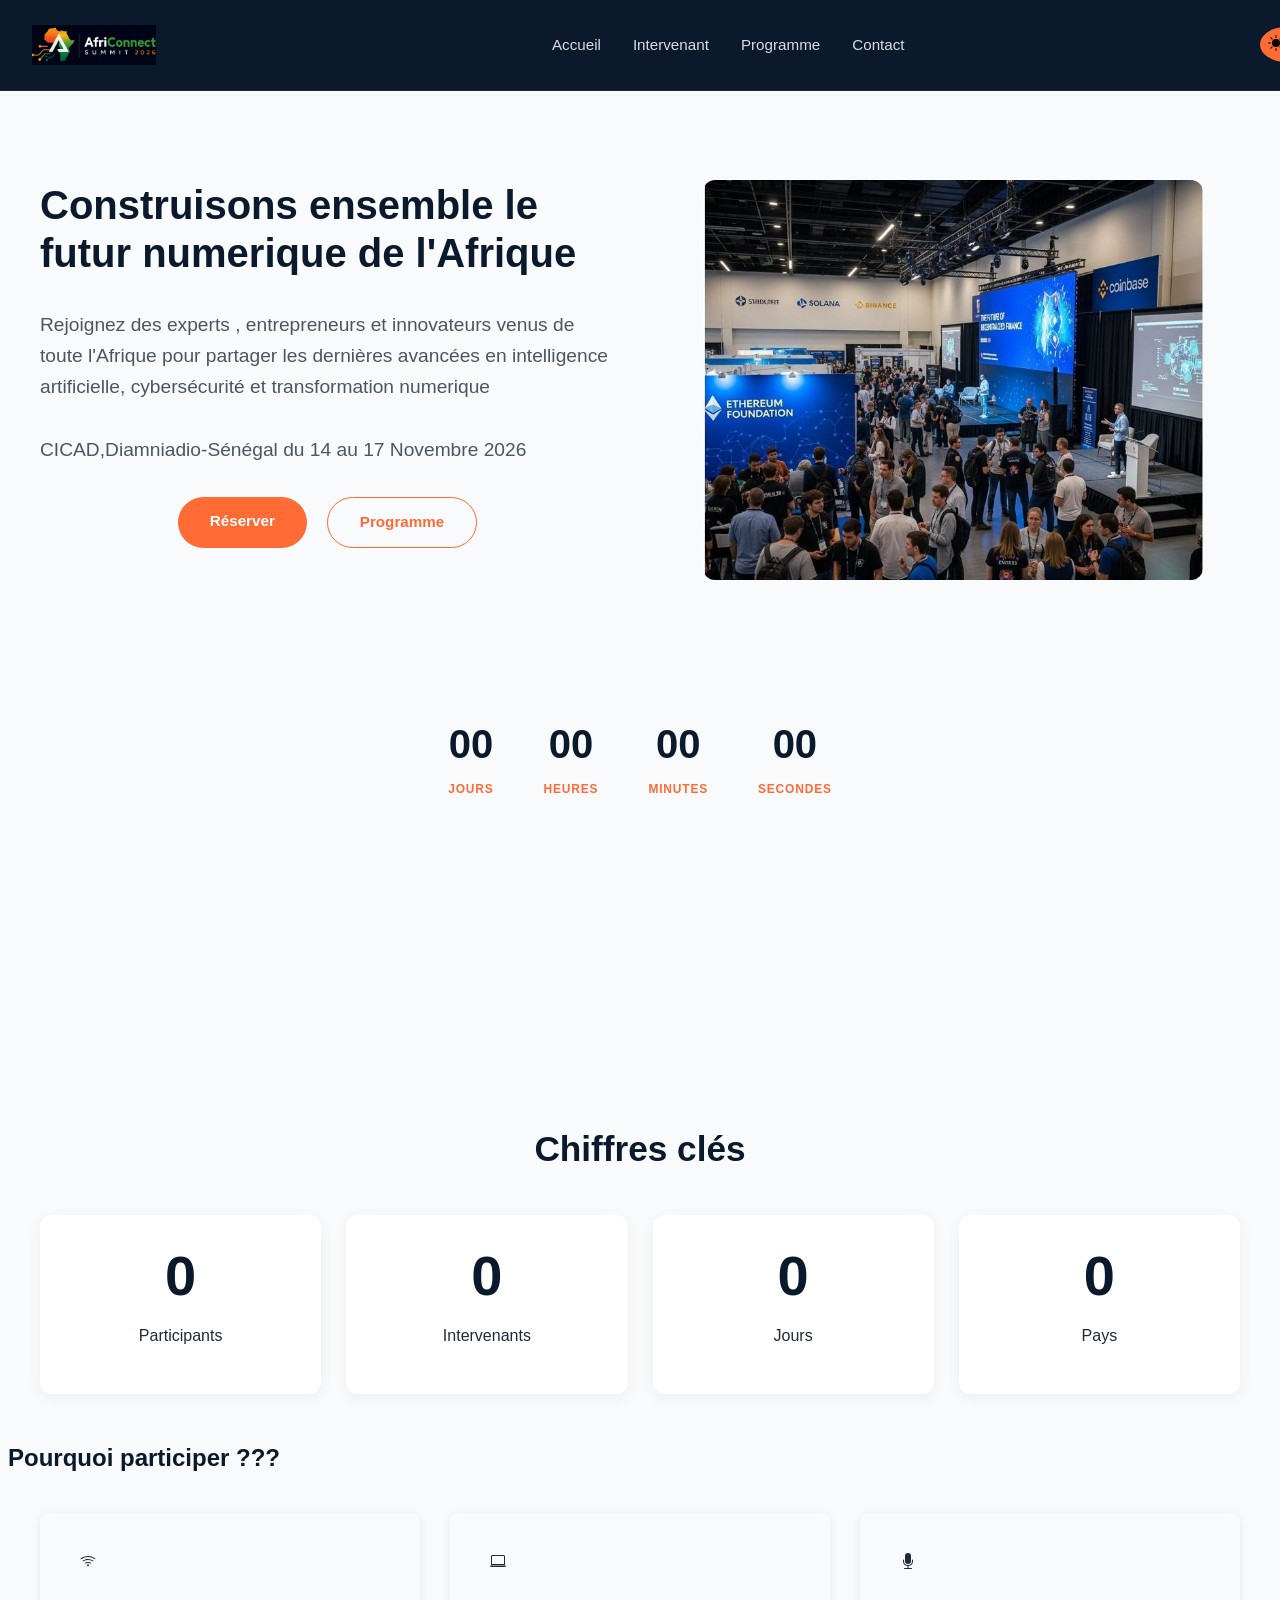
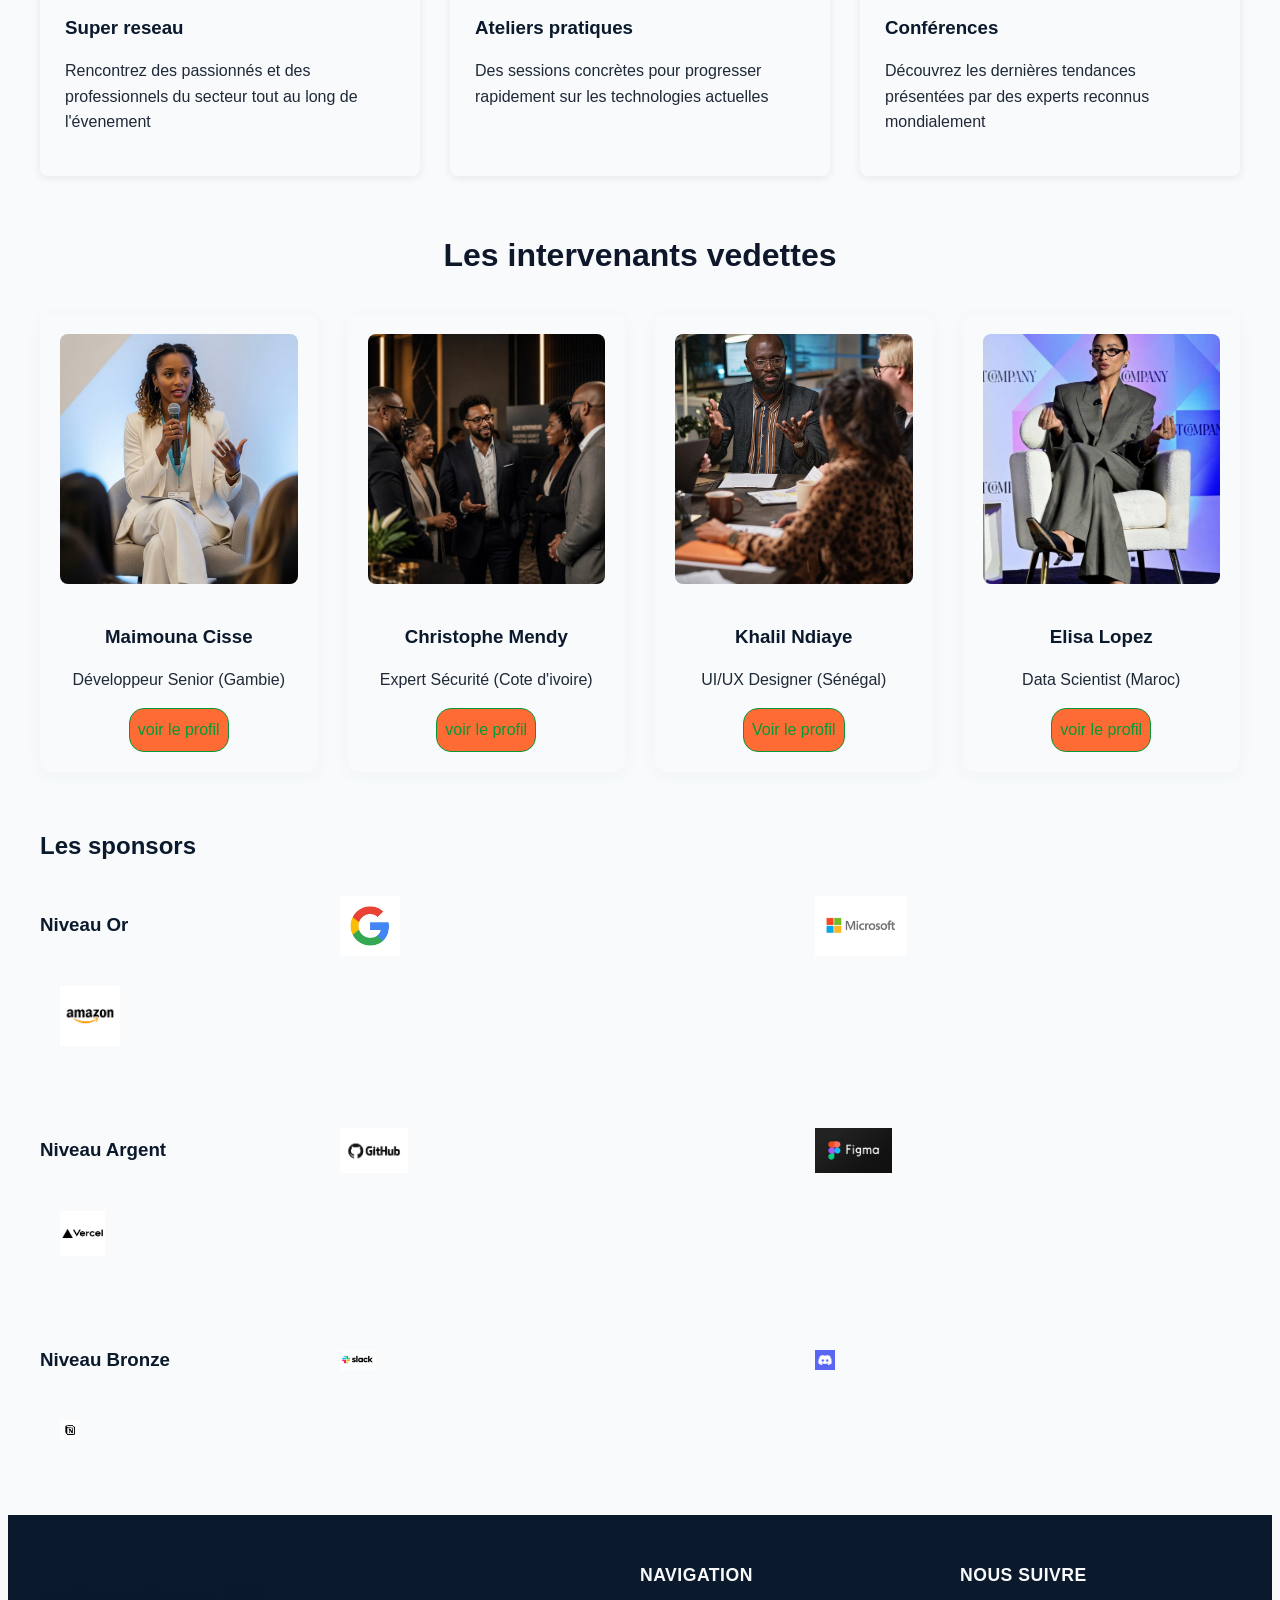
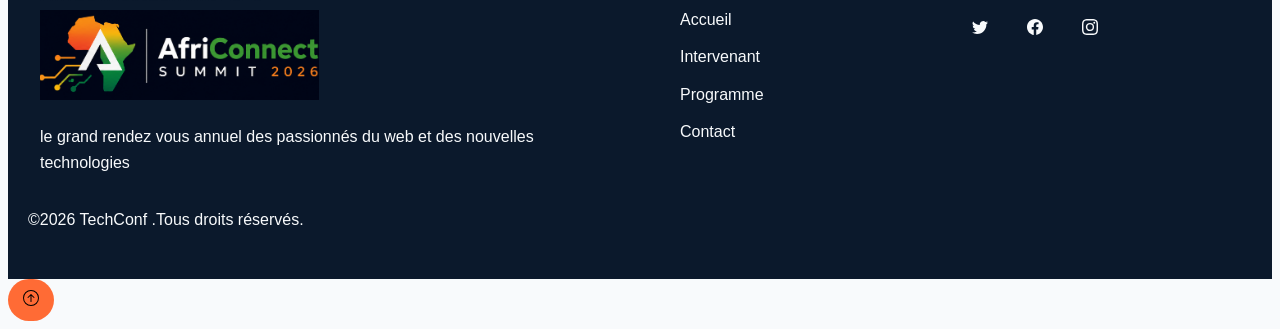
==== commit 57e9be6f: "CSS : responsive design mobile ,media queries" ====
--- a/index.html
+++ b/index.html
@@ -32,6 +32,13 @@
                 <li><a href="contact.html">Contact</a></li>
 
             </ul>
+
+                     <!-- icone menu hamburger pour mobile -->
+            <div class="hamburger" id="hamburger-btn">
+                <span></span>
+                <span></span>
+                <span></span>
+            </div>
 
             <!-- Bouton Toggle Dark/Light Mode -->
             <div class="navbar-theme">
@@ -48,13 +55,6 @@
                 </button>
             </div>
 
-             <!-- icone menu hamburger pour mobile -->
-              <div class="hamburger" id="hamburger-btn">
-                <span></span>
-                <span></span>
-                <span></span>
-              </div>
-
         </nav>
      </header>
 
--- a/css/style.css
+++ b/css/style.css
@@ -119,7 +119,13 @@
 #theme-toggle:hover{
     background-color: rgba(255,255,255, 0.1);
 }
-
+                            /* menu hamburger */
+ .hamburger{
+    display: none;
+ }
+ .hamburger span{
+    display: block;
+ }
                                             /* section hero */
 .hero{
     max-width: 1200px;
@@ -155,7 +161,7 @@
 .hero-image img{
     width: 100%;
     max-width: 500px;
-    height: 400;
+    height: 400px;
     border-radius: 12px;
     object-fit: cover;
 }
@@ -697,3 +703,95 @@
     display: inline-block;
     margin-bottom: 15px;
 }
+                            /* grille responsive pour mobile */
+@media screen  and (max-width:768px){
+   .hamburger{
+    display: flex;
+    flex-direction: column;
+    gap: 5px;
+    cursor: pointer;
+   }
+   .hamburger span{
+    width: 25px;
+    height: 3px;
+    border-radius: 5px;
+    background-color: var(--bg-light-color);
+   }
+   .navbar-menu{
+    display: none;
+    position: absolute;
+    top: 70px;
+    left: 0;
+    width: 100%;
+    background-color: var(--primary-color);
+    flex-direction: column;
+    align-items: center;
+    padding: 20px 0;
+   }
+   .navbar-menu.active{
+    display: flex;
+   }
+   .navbar-theme{
+    margin-left: auto;
+    margin-right: 15px;
+   }
+   .hero-container{
+    flex-direction: column;
+    gap: 30px;
+   }
+   .hero-text{
+    text-align: center;
+   }
+   .liste-argument{
+    flex-direction: column;
+    gap: 20px;
+    padding: 0 20px;
+   }
+   .boite{
+    width: 100%;
+   }
+   footer{
+    display: block;
+    width: 100vw;
+    position: relative;
+    left: 50%;
+    right: 50%;
+    margin-left: -50vw;
+    margin-right: -50vw;
+    padding: 40px 20px;
+    background-color: var(--primary-color);
+    box-sizing: border-box;
+   }
+   .contenu-footer{
+    display: flex;
+    flex-direction: column;
+    align-items: center;
+    text-align: center;
+    gap: 30px;
+    width: 100%
+   }
+   .grille-intervenant{
+    display: flex;
+    flex-direction: column;
+    grid-template-columns: 1fr;
+    gap: 30px;
+    padding: 0 20px;
+   }
+   .grille-theme{
+    display: grid;
+    flex-direction: column;
+    grid-template-columns: 1fr;
+    gap: 30px;
+    padding: 0 20px;
+   }
+   .contenu-planning{
+    width: 100%;
+    overflow-x:auto ;
+    padding: 0;
+    box-sizing: border-box;
+   }
+   .table-style{
+    min-width: 600px;
+    width: 100%;
+   }
+}
